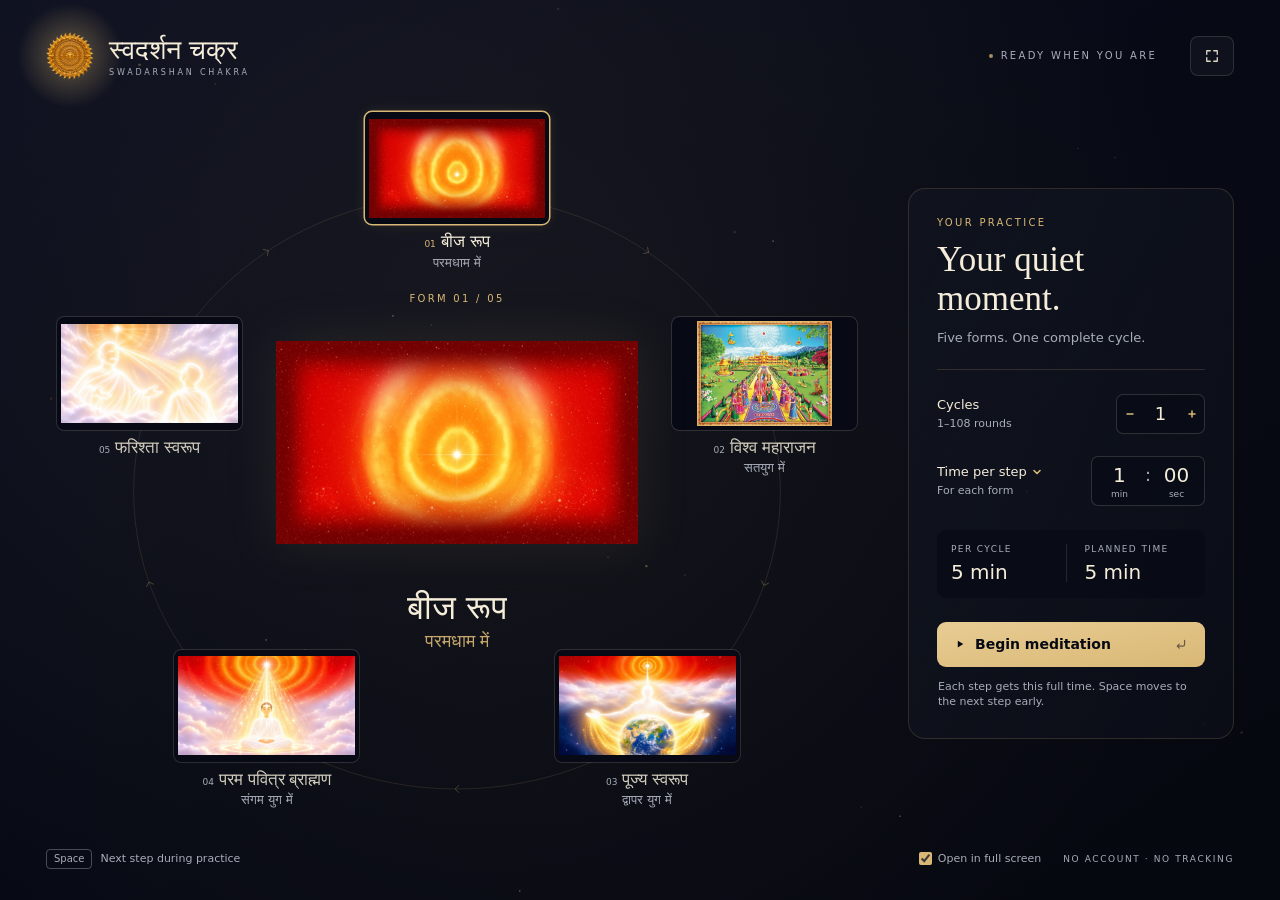
==== web/index.html @ 759b96ee "Show a countdown bar along the bottom of each step A thin white bar along the bottom edge shows how " ====
<!doctype html>
<html lang="en">
<head>
  <meta charset="utf-8">
  <meta name="viewport" content="width=device-width, initial-scale=1, viewport-fit=cover">
  <title>Swadarshan Chakra · स्वदर्शन चक्र</title>
  <meta name="description" content="Practice the Swadarshan Chakra meditation in your browser: five forms, one complete cycle, timed for you. No account and no tracking.">
  <meta name="theme-color" content="#070A15">
  <meta name="color-scheme" content="dark">
  <link rel="canonical" href="https://swadarshan-chakra.web.app/">
  <link rel="icon" type="image/png" sizes="64x64" href="images/favicon.png">
  <link rel="apple-touch-icon" href="images/apple-touch-icon.png">
  <meta property="og:type" content="website">
  <meta property="og:site_name" content="Swadarshan Chakra">
  <meta property="og:title" content="Swadarshan Chakra · स्वदर्शन चक्र">
  <meta property="og:description" content="Practice the Swadarshan Chakra meditation in your browser: five forms, one complete cycle, timed for you.">
  <meta property="og:url" content="https://swadarshan-chakra.web.app/">
  <meta property="og:image" content="https://swadarshan-chakra.web.app/images/social.jpg">
  <meta property="og:image:width" content="1200">
  <meta property="og:image:height" content="630">
  <meta property="og:image:alt" content="The five forms arranged in a circle beside the practice settings">
  <meta name="twitter:card" content="summary_large_image">
  <link rel="stylesheet" href="app.css">
  <script type="module" src="app.js"></script>
</head>
<body>
  <div class="background" aria-hidden="true"></div>

  <main id="app" data-phase="ready">
    <!-- Setup and completion (MeditationView.overview) -->
    <section id="overview" class="view overview is-visible" aria-labelledby="brand-name">
      <header class="overview-header">
        <span class="brand-mark" aria-hidden="true"><img src="images/icon.png" width="256" height="256" alt=""></span>
        <div class="brand-text">
          <h1 id="brand-name" class="brand-hindi" lang="hi">स्वदर्शन चक्र</h1>
          <p class="brand-latin">Swadarshan Chakra</p>
        </div>
        <p class="status"><span class="status-dot" aria-hidden="true"></span><span id="status-label">Ready when you are</span></p>
        <button type="button" class="quiet-button icon-button" data-action="fullscreen" aria-label="Enter full screen" title="Full screen (F)">
          <svg class="icon icon-enter" viewBox="0 0 16 16" aria-hidden="true"><path d="M2 6V2h4M10 2h4v4M14 10v4h-4M6 14H2v-4"/></svg>
          <svg class="icon icon-exit" viewBox="0 0 16 16" aria-hidden="true"><path d="M6 2v4H2M10 2v4h4M14 10h-4v4M2 10h4v4"/></svg>
        </button>
      </header>

      <div class="overview-body">
        <div id="orbit" class="orbit is-preview" role="group" aria-label="Five spiritual forms, in clockwise order">
          <svg class="orbit-rings" aria-hidden="true">
            <ellipse id="ring" class="ring"/>
            <ellipse id="ring-dashed" class="ring-dashed"/>
            <g id="chevrons"></g>
          </svg>
          <img id="orbit-chakra" class="orbit-chakra" src="images/icon.png" width="256" height="256" alt="">
          <div id="orbit-focus" class="orbit-focus">
            <div id="active-focus" class="active-focus">
              <p id="focus-eyebrow" class="eyebrow">Form 01 / 05</p>
              <img id="focus-art" class="focus-art" src="art/form-1-small.jpg" alt="">
              <p id="focus-title" class="focus-title" lang="hi"></p>
              <p id="focus-context" class="focus-context" lang="hi"></p>
            </div>
            <div id="completion-focus" class="completion-focus" hidden>
              <svg class="seal" viewBox="0 0 40 40" aria-hidden="true"><path id="seal-outline"/><path d="M14 20.5l4.2 4.2 8-8.7"/></svg>
              <div>
                <h2 class="completion-title">Meditation complete</h2>
                <p id="completed-cycles" class="completion-cycles"></p>
              </div>
              <div class="completion-summary">
                <div><p class="label">Practiced</p><p id="practiced-time" class="value"></p></div>
                <span class="completion-divider" aria-hidden="true"></span>
                <div><p class="label">Planned</p><p id="planned-time" class="value"></p></div>
              </div>
              <button type="button" class="gold-button" data-action="practice-again">Practice again</button>
            </div>
          </div>
        </div>

        <form id="setup" class="setup-panel" novalidate>
          <div class="setup-intro">
            <p class="eyebrow">Your practice</p>
            <h2 class="setup-title">Your quiet moment.</h2>
            <p class="setup-subtitle">Five forms. One complete cycle.</p>
          </div>
          <div class="setup-rule" aria-hidden="true"></div>
          <div class="setup-fields">
            <div class="field">
              <div class="field-row">
                <div class="field-label">
                  <label class="field-title" for="cycles-input">Cycles</label>
                  <p class="field-hint">1–108 rounds</p>
                </div>
                <div id="cycles-box" class="input-box stepper">
                  <button type="button" class="stepper-button" data-step="-1" aria-label="Decrease cycles">
                    <svg class="icon" viewBox="0 0 10 10" aria-hidden="true"><path d="M2 5h6"/></svg>
                  </button>
                  <input id="cycles-input" class="number-input" type="text" inputmode="numeric" autocomplete="off" spellcheck="false" aria-describedby="cycles-error">
                  <button type="button" class="stepper-button" data-step="1" aria-label="Increase cycles">
                    <svg class="icon" viewBox="0 0 10 10" aria-hidden="true"><path d="M2 5h6M5 2v6"/></svg>
                  </button>
                </div>
              </div>
              <p id="cycles-error" class="field-error" hidden>Enter a whole number from 1 to 108.</p>
            </div>

            <div class="field">
              <div class="field-row">
                <div class="field-label">
                  <div class="mode-select">
                    <select id="timing-mode" aria-label="Set time" title="Set the time for each step, or a total shared by every step">
                      <option value="perStep">Time per step</option>
                      <option value="total">Total time</option>
                    </select>
                    <svg class="icon" viewBox="0 0 10 10" aria-hidden="true"><path d="M2 3.5l3 3 3-3"/></svg>
                  </div>
                  <p id="duration-hint" class="field-hint">For each form</p>
                </div>
                <div id="duration-box" class="input-box duration">
                  <div class="duration-part">
                    <input id="minutes-input" class="number-input" type="text" inputmode="numeric" autocomplete="off" spellcheck="false" aria-describedby="duration-error">
                    <span class="unit" aria-hidden="true">min</span>
                  </div>
                  <span class="duration-colon" aria-hidden="true">:</span>
                  <div class="duration-part">
                    <input id="seconds-input" class="number-input" type="text" inputmode="numeric" autocomplete="off" spellcheck="false" aria-describedby="duration-error">
                    <span class="unit" aria-hidden="true">sec</span>
                  </div>
                </div>
              </div>
              <p id="duration-error" class="field-error" hidden></p>
            </div>
          </div>

          <div class="summary">
            <div class="summary-value"><p id="summary-label-1" class="label"></p><p id="summary-value-1" class="value"></p></div>
            <span class="summary-divider" aria-hidden="true"></span>
            <div class="summary-value"><p id="summary-label-2" class="label"></p><p id="summary-value-2" class="value"></p></div>
          </div>

          <div class="setup-actions">
            <button id="begin-button" type="submit" class="gold-button begin-button">
              <svg class="icon icon-play" viewBox="0 0 16 16" aria-hidden="true"><path d="M4.5 2.6v10.8L13.2 8z"/></svg>
              <span>Begin meditation</span>
              <svg class="icon icon-return" viewBox="0 0 16 16" aria-hidden="true"><path d="M13 3v5a2 2 0 0 1-2 2H4M6.5 7.5 4 10l2.5 2.5"/></svg>
            </button>
            <p id="setup-note" class="setup-note"></p>
          </div>
        </form>
      </div>

      <footer class="overview-footer">
        <p id="footer-shortcut" class="shortcut"><kbd>Space</kbd><span>Next step during practice</span></p>
        <label id="fullscreen-setting" class="checkbox" title="Untick to practice in this window. The full-screen button or F switches at any time.">
          <input id="opens-full-screen" type="checkbox">
          <span>Open in full screen</span>
        </label>
        <p class="footer-tag">No account · No tracking</p>
      </footer>
    </section>

    <!-- The card that opens every cycle (CycleIntroductionView) -->
    <section id="cycle-card" class="view cycle-card" aria-labelledby="cycle-card-title">
      <div class="corner-bar">
        <div class="counters"><p id="card-cycle-counter" class="capsule"></p></div>
        <button type="button" class="artwork-button icon-button" data-action="fullscreen" aria-label="Enter full screen" title="Full screen (F)">
          <svg class="icon icon-enter" viewBox="0 0 16 16" aria-hidden="true"><path d="M2 6V2h4M10 2h4v4M14 10v4h-4M6 14H2v-4"/></svg>
          <svg class="icon icon-exit" viewBox="0 0 16 16" aria-hidden="true"><path d="M6 2v4H2M10 2v4h4M14 10h-4v4M2 10h4v4"/></svg>
        </button>
      </div>
      <div class="cycle-card-center">
        <img id="cycle-chakra" class="cycle-chakra" src="images/icon.png" width="256" height="256" alt="">
        <h2 id="cycle-card-title" class="cycle-card-title">Cycle 1</h2>
      </div>
    </section>

    <!-- One form, filling the screen (FullScreenStageView) -->
    <section id="stage" class="view stage" aria-label="Practice">
      <div id="stage-art" class="stage-art" role="img"></div>
      <div class="stage-shade stage-shade-top" aria-hidden="true"></div>
      <div class="stage-shade stage-shade-bottom" aria-hidden="true"></div>
      <div class="stage-overlay">
        <div class="corner-bar">
          <div class="counters">
            <p id="stage-cycle-counter" class="capsule"></p>
            <p id="step-counter" class="capsule">
              <span id="step-text" aria-hidden="true"></span>
              <span id="paused-label" class="paused-label" aria-hidden="true" hidden>
                <svg class="icon icon-pause-fill" viewBox="0 0 16 16"><path d="M4.5 3h2.4v10H4.5zM9.1 3h2.4v10H9.1z"/></svg>Paused
              </span>
            </p>
          </div>
          <button type="button" class="artwork-button icon-button" data-action="fullscreen" aria-label="Enter full screen" title="Full screen (F)">
            <svg class="icon icon-enter" viewBox="0 0 16 16" aria-hidden="true"><path d="M2 6V2h4M10 2h4v4M14 10v4h-4M6 14H2v-4"/></svg>
            <svg class="icon icon-exit" viewBox="0 0 16 16" aria-hidden="true"><path d="M6 2v4H2M10 2v4h4M14 10h-4v4M2 10h4v4"/></svg>
          </button>
        </div>

        <div class="stage-bottom">
          <div class="stage-info">
            <p id="stage-title" class="stage-title" lang="hi"></p>
            <p id="stage-context" class="stage-context" lang="hi"></p>
            <p class="stage-meta">
              <span id="remaining-time" class="remaining"></span>
              <span class="meta-divider" aria-hidden="true"></span>
              <span id="cycles-completed" class="cycles-completed"></span>
            </p>
          </div>

          <div class="stage-controls">
            <div id="running-controls" class="controls-group">
              <div class="button-row">
                <button type="button" class="artwork-button" data-action="pause">
                  <svg class="icon" viewBox="0 0 16 16" aria-hidden="true"><path d="M5.5 3.5v9M10.5 3.5v9"/></svg>Pause
                </button>
                <button type="button" class="artwork-button" data-action="next">
                  <svg class="icon" viewBox="0 0 16 16" aria-hidden="true"><path d="M3 8h10M9 4l4 4-4 4"/></svg>Next step
                </button>
              </div>
              <p class="hints">
                <span class="shortcut light"><kbd>Esc</kbd><span>Pause</span></span>
                <span class="shortcut light"><kbd>Space</kbd><span>Next step</span></span>
              </p>
            </div>
            <div id="paused-controls" class="controls-group" hidden>
              <div class="button-row">
                <button type="button" class="artwork-button prominent" data-action="resume">
                  <svg class="icon icon-play" viewBox="0 0 16 16" aria-hidden="true"><path d="M4.5 2.6v10.8L13.2 8z"/></svg>Resume
                </button>
                <button type="button" class="artwork-button" data-action="restart" title="Restart practice (R)">Restart</button>
                <button type="button" class="artwork-button" data-action="end" title="End practice (E)">End</button>
              </div>
              <p id="pause-reason" class="pause-reason"></p>
            </div>
          </div>
        </div>
      </div>
      <div class="step-meter" aria-hidden="true"><div id="step-meter-fill" class="step-meter-fill"></div></div>
    </section>

    <!-- Restart or end (ConfirmationOverlay) -->
    <div id="confirmation" class="confirmation" role="alertdialog" aria-modal="true" aria-labelledby="confirm-title" aria-describedby="confirm-message" hidden>
      <div class="confirm-panel">
        <img class="confirm-mark" src="images/icon.png" width="256" height="256" alt="">
        <div class="confirm-text">
          <h2 id="confirm-title" class="confirm-title"></h2>
          <p id="confirm-message" class="confirm-message"></p>
        </div>
        <div class="confirm-buttons">
          <button id="keep-practicing" type="button" class="quiet-button" data-action="cancel-confirmation">Keep practicing</button>
          <button id="confirm-button" type="button" class="gold-button" data-action="confirm"></button>
        </div>
        <p id="confirm-hint" class="confirm-hint"></p>
      </div>
    </div>

    <p id="announcer" class="visually-hidden" aria-live="polite"></p>
  </main>
</body>
</html>
---- web/app.css ----
/* Swadarshan Chakra for the browser. Sizes, colors, and type follow the Mac app's SwiftUI views
   (Sources/SwadarshanChakra: Theme, MeditationView, OrbitView, SetupPanel, FullScreenStageView). */

:root {
  --bg: #070a15;
  --panel: #10141f;
  --gold: #d9b875;
  --ivory: #f5edd9;
  --muted: #a8adba;
  --error: #ffb091;
  --serif: ui-serif, "New York", "Iowan Old Style", "Palatino Linotype", Palatino, Georgia, serif;
  --sans: system-ui, -apple-system, BlinkMacSystemFont, "Segoe UI", Roboto, "Helvetica Neue", Arial, sans-serif;
  --rounded: ui-rounded, "SF Pro Rounded", system-ui, -apple-system, BlinkMacSystemFont, "Segoe UI", Roboto, sans-serif;
  --hindi: "Kohinoor Devanagari", "Noto Sans Devanagari", "Nirmala UI", Mangal, sans-serif;
  --edge: 38px;
  color-scheme: dark;
}

*, *::before, *::after { box-sizing: border-box; }

html, body { height: 100%; }

body {
  margin: 0;
  overflow: hidden;
  background: var(--bg);
  color: var(--ivory);
  font-family: var(--sans);
  -webkit-font-smoothing: antialiased;
  -moz-osx-font-smoothing: grayscale;
  -webkit-tap-highlight-color: transparent;
}

p, h1, h2 { margin: 0; }

button, input, select { font: inherit; color: inherit; }

button { cursor: pointer; }

[hidden] { display: none !important; }

[lang="hi"] { font-family: var(--hindi); }

.visually-hidden {
  position: absolute;
  width: 1px;
  height: 1px;
  overflow: hidden;
  clip: rect(0 0 0 0);
  white-space: nowrap;
}

.icon {
  width: 1em;
  height: 1em;
  flex: none;
  fill: none;
  stroke: currentColor;
  stroke-width: 1.5;
  stroke-linecap: round;
  stroke-linejoin: round;
}

.icon-play,
.icon-pause-fill { fill: currentColor; stroke: none; }

/* MeditationBackground: a deep gradient, a faint gold glow, and 24 small stars. */
.background {
  position: fixed;
  inset: 0;
  background:
    radial-gradient(circle at 10.9% 7.2%, rgba(217, 184, 117, 0.3) 0 1px, transparent 1.6px),
    radial-gradient(circle at 47.5% 61.9%, rgba(217, 184, 117, 0.13) 0 0.6px, transparent 1.2px),
    radial-gradient(circle at 84.2% 16.5%, rgba(217, 184, 117, 0.13) 0 0.6px, transparent 1.2px),
    radial-gradient(circle at 20.8% 71.1%, rgba(217, 184, 117, 0.3) 0 0.6px, transparent 1.2px),
    radial-gradient(circle at 57.4% 25.8%, rgba(217, 184, 117, 0.13) 0 1px, transparent 1.6px),
    radial-gradient(circle at 94.1% 80.4%, rgba(217, 184, 117, 0.13) 0 0.6px, transparent 1.2px),
    radial-gradient(circle at 30.7% 35.1%, rgba(217, 184, 117, 0.3) 0 0.6px, transparent 1.2px),
    radial-gradient(circle at 67.3% 89.7%, rgba(217, 184, 117, 0.13) 0 0.6px, transparent 1.2px),
    radial-gradient(circle at 4% 44.3%, rgba(217, 184, 117, 0.13) 0 1px, transparent 1.6px),
    radial-gradient(circle at 40.6% 99%, rgba(217, 184, 117, 0.3) 0 0.6px, transparent 1.2px),
    radial-gradient(circle at 77.2% 53.6%, rgba(217, 184, 117, 0.13) 0 0.6px, transparent 1.2px),
    radial-gradient(circle at 13.9% 8.2%, rgba(217, 184, 117, 0.13) 0 0.6px, transparent 1.2px),
    radial-gradient(circle at 50.5% 62.9%, rgba(217, 184, 117, 0.3) 0 1px, transparent 1.6px),
    radial-gradient(circle at 87.1% 17.5%, rgba(217, 184, 117, 0.13) 0 0.6px, transparent 1.2px),
    radial-gradient(circle at 23.8% 72.2%, rgba(217, 184, 117, 0.13) 0 0.6px, transparent 1.2px),
    radial-gradient(circle at 60.4% 26.8%, rgba(217, 184, 117, 0.3) 0 0.6px, transparent 1.2px),
    radial-gradient(circle at 97% 81.4%, rgba(217, 184, 117, 0.13) 0 1px, transparent 1.6px),
    radial-gradient(circle at 33.7% 36.1%, rgba(217, 184, 117, 0.13) 0 0.6px, transparent 1.2px),
    radial-gradient(circle at 70.3% 90.7%, rgba(217, 184, 117, 0.3) 0 0.6px, transparent 1.2px),
    radial-gradient(circle at 6.9% 45.4%, rgba(217, 184, 117, 0.13) 0 0.6px, transparent 1.2px),
    radial-gradient(circle at 43.6% 1%, rgba(217, 184, 117, 0.13) 0 1px, transparent 1.6px),
    radial-gradient(circle at 80.2% 54.6%, rgba(217, 184, 117, 0.3) 0 0.6px, transparent 1.2px),
    radial-gradient(circle at 16.8% 9.3%, rgba(217, 184, 117, 0.13) 0 0.6px, transparent 1.2px),
    radial-gradient(circle at 53.5% 63.9%, rgba(217, 184, 117, 0.13) 0 0.6px, transparent 1.2px),
    radial-gradient(circle 57vw at 40% 43%, rgba(217, 184, 117, 0.065) 20px, rgba(217, 184, 117, 0) 100%),
    linear-gradient(to bottom right, #0e1121, #070a15, #06080f);
}

/* Views. The cycle card and the pictures cross-fade; the overview leaves and returns at once. */

#app { position: fixed; inset: 0; }

.view {
  position: absolute;
  inset: 0;
  opacity: 0;
  visibility: hidden;
  pointer-events: none;
  transition: opacity 0.5s ease-in-out, visibility 0s linear 0.5s;
}

.view.is-visible {
  opacity: 1;
  visibility: visible;
  pointer-events: auto;
  transition: opacity 0.5s ease-in-out, visibility 0s;
}

.view.is-instant { transition: none; }

/* Shared pieces (Theme.swift) */

.eyebrow {
  color: var(--gold);
  font-size: 10px;
  font-weight: 500;
  letter-spacing: 2.3px;
  text-transform: uppercase;
}

.gold-button {
  padding: 14px 18px;
  border: 0;
  border-radius: 9px;
  background: linear-gradient(to bottom right, #e8cc94, var(--gold));
  color: var(--bg);
  font-size: 14px;
  font-weight: 600;
  line-height: 1.2;
}

.gold-button:active { opacity: 0.78; }
.gold-button:disabled { opacity: 0.35; cursor: default; }
.gold-button:focus-visible { outline: 2px solid var(--ivory); outline-offset: 0; }

.quiet-button {
  display: inline-flex;
  align-items: center;
  justify-content: center;
  padding: 12px 15px;
  border: 1px solid rgba(245, 237, 217, 0.13);
  border-radius: 8px;
  background: rgba(245, 237, 217, 0.035);
  color: rgba(245, 237, 217, 0.9);
  font-size: 13px;
  font-weight: 500;
  line-height: 1.2;
}

.quiet-button:active { background: rgba(245, 237, 217, 0.09); color: rgba(245, 237, 217, 0.6); }
.quiet-button:focus-visible { outline: none; border-color: var(--gold); }

.artwork-button {
  display: inline-flex;
  align-items: center;
  gap: 7px;
  padding: 12px 15px;
  border: 0.7px solid rgba(255, 255, 255, 0.25);
  border-radius: 8px;
  background: rgba(0, 0, 0, 0.32);
  color: #fff;
  font-size: 13px;
  font-weight: 500;
  line-height: 1.2;
  white-space: nowrap;
}

.artwork-button.prominent { background: rgba(255, 255, 255, 0.94); color: var(--bg); }
.artwork-button:active { opacity: 0.65; }
.artwork-button:focus-visible { outline: none; box-shadow: 0 0 0 2px #fff; }

.icon-button { padding: 12px 14px; font-size: 14px; }
.icon-button .icon { width: 14px; height: 14px; }
.icon-exit { display: none; }
.is-fullscreen .icon-enter { display: none; }
.is-fullscreen .icon-exit { display: block; }
.no-fullscreen [data-action="fullscreen"],
.no-fullscreen #fullscreen-setting { display: none; }

.shortcut {
  display: inline-flex;
  align-items: center;
  gap: 8px;
  color: var(--muted);
  font-size: 11px;
}

.shortcut kbd {
  padding: 3px 7px;
  border: 0.7px solid rgba(168, 173, 186, 0.4);
  border-radius: 4px;
  font-family: var(--sans);
  font-size: 10px;
  font-weight: 500;
  line-height: 1.2;
}

.shortcut.light { color: rgba(255, 255, 255, 0.85); }
.shortcut.light kbd { border-color: rgba(255, 255, 255, 0.34); }

@media (hover: none) and (pointer: coarse) {
  .shortcut { display: none; }
}

/* Overview: header, the five forms in a circle, the practice panel, and the footer. */

.overview {
  display: flex;
  flex-direction: column;
  gap: 23px;
  padding: 30px 46px 29px;
}

.overview-header {
  display: flex;
  flex: none;
  align-items: center;
  gap: 15px;
  height: 51px;
}

/* The chakra turns once a minute in a soft gold halo, as in the Mac app's header. */
.brand-mark {
  position: relative;
  isolation: isolate;
  flex: none;
  width: 48px;
  height: 48px;
}

.brand-mark::before {
  content: "";
  position: absolute;
  inset: -60%;
  z-index: -1;
  background: radial-gradient(circle closest-side, rgba(217, 184, 117, 0.42), rgba(217, 184, 117, 0));
  pointer-events: none;
}

.brand-mark img {
  display: block;
  width: 100%;
  height: 100%;
  animation: brand-turn 60s linear infinite;
}

@keyframes brand-turn {
  to { transform: rotate(1turn); }
}

.brand-text {
  display: flex;
  flex: 1;
  flex-direction: column;
  gap: 1px;
  min-width: 0;
}

.brand-hindi {
  font-size: 27px;
  font-weight: 400;
  line-height: 1.25;
}

.brand-latin {
  color: var(--muted);
  font-size: 8px;
  font-weight: 500;
  letter-spacing: 2.8px;
  text-transform: uppercase;
}

.status {
  display: flex;
  align-items: center;
  gap: 8px;
  margin-right: 18px;
  color: var(--muted);
  font-size: 10px;
  font-weight: 500;
  letter-spacing: 2.3px;
  text-transform: uppercase;
  white-space: nowrap;
}

.status-dot {
  width: 4px;
  height: 4px;
  border-radius: 50%;
  background: rgba(217, 184, 117, 0.75);
}

.overview-body {
  display: flex;
  flex: 1;
  gap: 40px;
  min-height: 0;
}

.overview-footer {
  display: flex;
  flex: none;
  flex-wrap: wrap;
  align-items: center;
  gap: 8px 22px;
  min-height: 25px;
}

.overview-footer .shortcut { margin-right: auto; }

.checkbox {
  display: inline-flex;
  align-items: center;
  gap: 6px;
  color: var(--muted);
  font-size: 11px;
  cursor: pointer;
}

.checkbox input {
  width: 13px;
  height: 13px;
  margin: 0;
  accent-color: var(--gold);
  cursor: pointer;
}

.footer-tag {
  color: var(--muted);
  font-size: 9px;
  font-weight: 500;
  letter-spacing: 1.6px;
  text-transform: uppercase;
}

#app[data-phase="complete"] .setup-panel { display: none; }

/* OrbitView. Positions and sizes are set by app.js from the same formulas as the Mac app. */

.orbit {
  position: relative;
  flex: 1;
  min-width: 0;
  min-height: 0;
}

.orbit-rings {
  position: absolute;
  inset: 0;
  width: 100%;
  height: 100%;
  overflow: visible;
  pointer-events: none;
}

.ring { fill: none; stroke: rgba(217, 184, 117, 0.18); stroke-width: 0.7; }
.ring-dashed { fill: none; stroke: rgba(217, 184, 117, 0.055); stroke-width: 0.6; stroke-dasharray: 2 7; }
.chevron { fill: none; stroke: rgba(217, 184, 117, 0.3); stroke-width: 0.9; stroke-linecap: round; stroke-linejoin: round; }

.stage-card {
  position: absolute;
  display: flex;
  flex-direction: column;
  align-items: center;
  gap: 7px;
}

.stage-card-frame {
  width: 100%;
  padding: 4px;
  border-radius: 7px;
  background: var(--bg);
  box-shadow: 0 0 0 0.7px rgba(245, 237, 217, 0.19);
  opacity: 0.82;
}

.orbit.is-preview .stage-card-frame,
.stage-card.is-active .stage-card-frame { opacity: 1; }

.stage-card.is-active .stage-card-frame {
  box-shadow: 0 0 0 1.5px var(--gold), 0 0 14px rgba(217, 184, 117, 0.14);
}

.stage-card-frame img {
  display: block;
  width: 100%;
  height: var(--card-image-height, 100px);
  border-radius: 3px;
  object-fit: contain;
}

.stage-card-text {
  display: flex;
  flex-direction: column;
  align-items: center;
  gap: 1px;
  max-width: 100%;
  height: 40px;
}

.stage-card-title {
  display: flex;
  align-items: baseline;
  gap: 5px;
  white-space: nowrap;
}

.stage-card-number {
  color: var(--muted);
  font-size: 9px;
  font-weight: 500;
  font-variant-numeric: tabular-nums;
}

.stage-card-name {
  color: rgba(245, 237, 217, 0.85);
  font-size: 17px;
  line-height: 1.3;
}

.stage-card-context {
  color: var(--muted);
  font-size: 13px;
  line-height: 1.3;
  white-space: nowrap;
}

.stage-card.is-active .stage-card-number { color: var(--gold); }
.stage-card.is-active .stage-card-name { color: var(--ivory); }
.stage-card.is-small .stage-card-name { font-size: 14px; }
.stage-card.is-small .stage-card-context { font-size: 11px; }

.orbit-focus {
  position: absolute;
  display: flex;
  align-items: center;
  justify-content: center;
}

.active-focus {
  display: flex;
  flex-direction: column;
  align-items: center;
  width: 100%;
}

.active-focus .eyebrow { margin-bottom: 14px; }

.focus-art {
  width: 100%;
  height: var(--focus-image-height, 200px);
  object-fit: contain;
  filter: drop-shadow(0 0 25px rgba(217, 184, 117, 0.09));
}

.focus-title {
  max-width: 100%;
  margin-top: 18px;
  overflow: hidden;
  font-size: 34px;
  line-height: 1.3;
  text-overflow: ellipsis;
  white-space: nowrap;
}

.focus-context {
  color: rgba(217, 184, 117, 0.9);
  font-size: 18px;
  line-height: 1.35;
}

.orbit-focus.is-compact .active-focus .eyebrow { margin-bottom: 10px; }
.orbit-focus.is-compact .focus-title { margin-top: 13px; font-size: 25px; }
.orbit-focus.is-compact .focus-context { font-size: 15px; }

/* With no room between the cards (phones, small windows), the chakra sits in the circle instead. */
.orbit-chakra {
  position: absolute;
  display: none;
  width: var(--chakra-size, 96px);
  height: var(--chakra-size, 96px);
  filter: drop-shadow(0 0 30px rgba(217, 184, 117, 0.2));
}

.orbit.is-crowded.is-preview .orbit-chakra { display: block; }
.orbit.is-crowded.is-preview .active-focus { display: none; }
.orbit.is-crowded.is-complete .stage-card,
.orbit.is-crowded.is-complete .orbit-rings { display: none; }

.completion-focus {
  display: flex;
  flex-direction: column;
  align-items: center;
  gap: 19px;
  text-align: center;
}

.seal {
  width: 40px;
  height: 40px;
  fill: none;
  stroke: var(--gold);
  stroke-width: 1;
  stroke-linecap: round;
  stroke-linejoin: round;
}

.completion-title {
  font-family: var(--serif);
  font-size: 32px;
  font-weight: 400;
  line-height: 1.2;
}

.completion-cycles {
  margin-top: 7px;
  color: var(--muted);
  font-size: 13px;
}

.completion-summary {
  display: flex;
  align-items: center;
  gap: 24px;
  padding: 4px 0;
}

.completion-summary .label {
  color: var(--muted);
  font-size: 9px;
  font-weight: 500;
  letter-spacing: 1.5px;
  text-transform: uppercase;
}

.completion-summary .value {
  margin-top: 6px;
  font-size: 24px;
  font-weight: 300;
  font-variant-numeric: tabular-nums;
}

.completion-divider { width: 1px; height: 32px; background: rgba(217, 184, 117, 0.25); }

.orbit-focus.is-short .completion-focus { gap: 11px; }
.orbit-focus.is-short .seal { width: 30px; height: 30px; }
.orbit-focus.is-short .completion-title { font-size: 25px; }
.orbit-focus.is-short .completion-summary { padding: 0; }
.orbit-focus.is-short .completion-summary .value { font-size: 20px; }

/* SetupPanel */

.setup-panel {
  display: flex;
  flex: none;
  flex-direction: column;
  align-self: center;
  gap: 24px;
  width: 326px;
  padding: 28px;
  border: 0.7px solid rgba(217, 184, 117, 0.17);
  border-radius: 17px;
  background: linear-gradient(to bottom right, rgba(16, 20, 31, 0.85), rgba(16, 20, 31, 0.45));
}

.setup-intro { display: flex; flex-direction: column; gap: 12px; }

.setup-title {
  font-family: var(--serif);
  font-size: 35px;
  font-weight: 400;
  line-height: 1.12;
}

.setup-subtitle { color: var(--muted); font-size: 13px; }

.setup-rule { height: 1px; background: rgba(217, 184, 117, 0.17); }

.setup-fields { display: flex; flex-direction: column; gap: 22px; }

.field-row { display: flex; align-items: center; gap: 10px; }

.field-label {
  display: flex;
  flex: 1;
  flex-direction: column;
  align-items: flex-start;
  gap: 5px;
  min-width: 0;
}

.field-title { font-size: 13px; font-weight: 500; }

.field-hint { color: var(--muted); font-size: 11px; }

.field-error {
  margin-top: 7px;
  color: var(--error);
  font-size: 11px;
  line-height: 1.4;
}

.input-box {
  flex: none;
  border: 1px solid rgba(245, 237, 217, 0.16);
  border-radius: 7px;
  background: rgba(7, 10, 21, 0.6);
}

.input-box:focus-within { border-color: var(--gold); }
.input-box.is-invalid { border-color: var(--error); }

.number-input {
  width: 37px;
  padding: 0;
  border: 0;
  outline: none;
  background: transparent;
  font-family: var(--rounded);
  font-variant-numeric: tabular-nums;
  text-align: center;
}

.stepper { display: flex; align-items: center; }

.stepper .number-input { height: 38px; font-size: 18px; }

.stepper-button {
  display: grid;
  place-items: center;
  width: 25px;
  height: 38px;
  padding: 0;
  border: 0;
  background: none;
  color: var(--gold);
  font-size: 10px;
}

.stepper-button:focus-visible { outline: 1px solid var(--gold); outline-offset: -3px; border-radius: 5px; }

.duration {
  display: flex;
  align-items: center;
  gap: 7px;
  padding: 5px 9px;
}

.duration-part { display: flex; flex-direction: column; align-items: center; gap: 1px; }

.duration .number-input { height: 26px; font-size: 20px; }

.unit { color: var(--muted); font-size: 9px; line-height: 1.2; }

.duration-colon {
  padding-bottom: 13px;
  color: var(--muted);
  font-size: 18px;
  font-weight: 300;
}

.mode-select {
  position: relative;
  display: inline-flex;
  align-items: center;
}

.mode-select select {
  -webkit-appearance: none;
  appearance: none;
  margin: 0;
  padding: 0 15px 0 0;
  border: 0;
  border-radius: 4px;
  outline: none;
  background: transparent;
  font-size: 13px;
  font-weight: 500;
  cursor: pointer;
}

.mode-select select:focus-visible { box-shadow: 0 0 0 1px var(--gold); }
.mode-select option { background: var(--panel); color: var(--ivory); }

.mode-select .icon {
  position: absolute;
  right: 0;
  width: 10px;
  height: 10px;
  color: var(--gold);
  stroke-width: 1.6;
  pointer-events: none;
}

.summary {
  display: flex;
  align-items: flex-start;
  padding: 14px;
  border-radius: 9px;
  background: rgba(7, 10, 21, 0.65);
}

.summary-value {
  display: flex;
  flex: 1;
  flex-direction: column;
  gap: 7px;
  min-width: 0;
}

.summary .label {
  color: var(--muted);
  font-size: 9px;
  font-weight: 500;
  letter-spacing: 1.4px;
  text-transform: uppercase;
}

.summary .value {
  font-family: var(--rounded);
  font-size: 20px;
  font-weight: 300;
  font-variant-numeric: tabular-nums;
  line-height: 1.15;
}

.summary-divider {
  flex: none;
  width: 1px;
  height: 38px;
  margin: 0 18px 0 8px;
  background: rgba(245, 237, 217, 0.12);
}

.setup-actions { display: flex; flex-direction: column; gap: 12px; }

.begin-button {
  display: flex;
  align-items: center;
  gap: 10px;
  width: 100%;
  text-align: left;
}

.begin-button span { flex: 1; }
.begin-button .icon-play { width: 10px; height: 10px; }
.begin-button .icon-return { width: 13px; height: 13px; opacity: 0.55; }

.setup-note {
  padding: 0 1px;
  color: var(--muted);
  font-size: 11px;
  line-height: 1.45;
}

/* Smaller windows (MeditationView's compact layout) */
@media (max-width: 1179px), (max-height: 759px) {
  .overview { gap: 13px; padding: 20px 26px; }
  .overview-header { height: 43px; }
  .brand-mark { width: 40px; height: 40px; }
  .brand-hindi { font-size: 23px; }
  .status { margin-right: 8px; }
  .overview-body { gap: 22px; }
  .setup-panel { gap: 18px; width: 286px; padding: 22px; }
  .setup-title { font-size: 28px; }
  .setup-fields { gap: 16px; }
}

/* Phones and narrow windows: one scrolling column. */
@media (max-width: 759px), (max-height: 539px) {
  .overview {
    gap: 18px;
    padding: max(16px, env(safe-area-inset-top)) max(16px, env(safe-area-inset-right)) max(22px, env(safe-area-inset-bottom)) max(16px, env(safe-area-inset-left));
    overflow-y: auto;
    -webkit-overflow-scrolling: touch;
  }

  .overview-body { flex: none; flex-direction: column; gap: 22px; }
  .orbit { flex: none; width: 100%; height: min(112vw, 560px); }
  #app[data-phase="complete"] .orbit { height: auto; min-height: 380px; }
  .setup-panel { width: 100%; max-width: 440px; }
  .overview-footer { justify-content: center; text-align: center; }
  .overview-footer .shortcut { margin-right: 0; }
}

@media (max-width: 479px) {
  .status { display: none; }
}

/* CycleIntroductionView */

.cycle-card {
  display: flex;
  align-items: center;
  justify-content: center;
}

.cycle-card .corner-bar {
  position: absolute;
  top: max(var(--edge), env(safe-area-inset-top));
  right: max(var(--edge), env(safe-area-inset-right));
  left: max(var(--edge), env(safe-area-inset-left));
}

.cycle-card-center {
  display: flex;
  flex-direction: column;
  align-items: center;
  gap: 30px;
}

.cycle-chakra {
  width: 120px;
  height: 120px;
  filter: drop-shadow(0 0 36px rgba(217, 184, 117, 0.22));
}

/* The chakra turns one fifth, one form, while the card is shown. */
.cycle-chakra.is-turning { animation: turn-one-form 3s ease-in-out forwards; }

@keyframes turn-one-form {
  from { transform: rotate(0deg); }
  to { transform: rotate(72deg); }
}

.cycle-card-title {
  font-family: var(--serif);
  font-size: 60px;
  font-weight: 400;
  line-height: 1.1;
}

/* FullScreenStageView: the picture fills the window; small controls sit over its edges. */

.stage { overflow: hidden; background: #000; }

.stage-art { position: absolute; inset: 0; }

.stage-layer {
  position: absolute;
  inset: 0;
  opacity: 0;
  transition: opacity 0.18s ease-out;
}

.stage-layer.is-current { opacity: 1; }
.stage-layer.is-instant { transition: none; }

.stage-layer img {
  position: absolute;
  inset: 0;
  width: 100%;
  height: 100%;
  object-fit: cover;
}

.stage-layer .stage-large { opacity: 0; transition: opacity 0.4s ease-out; }
.stage-layer .stage-large.is-loaded { opacity: 1; }

.stage-shade { position: absolute; right: 0; left: 0; pointer-events: none; }
.stage-shade-top { top: 0; height: min(22%, 170px); background: linear-gradient(rgba(0, 0, 0, 0.28), transparent); }
.stage-shade-bottom { bottom: 0; height: min(40%, 290px); background: linear-gradient(transparent, rgba(0, 0, 0, 0.72)); }

/* StepMeter: the time left in this step, out of its full time, along the bottom edge. */
.step-meter {
  position: absolute;
  right: 0;
  bottom: 0;
  left: 0;
  height: 4px;
  background: rgba(255, 255, 255, 0.2);
  pointer-events: none;
}

.step-meter-fill {
  height: 100%;
  background: rgba(255, 255, 255, 0.9);
  transform-origin: left center;
}

.stage-overlay {
  position: absolute;
  inset: 0;
  display: flex;
  flex-direction: column;
  justify-content: space-between;
  gap: 16px;
  padding: max(var(--edge), env(safe-area-inset-top)) max(var(--edge), env(safe-area-inset-right)) max(var(--edge), env(safe-area-inset-bottom)) max(var(--edge), env(safe-area-inset-left));
}

.corner-bar {
  display: flex;
  align-items: flex-start;
  justify-content: space-between;
  gap: 16px;
}

/* Both boxes share the wider one's width, so the pair reads as one aligned stack. */
.counters { display: inline-grid; gap: 8px; }

.capsule {
  display: flex;
  align-items: center;
  gap: 13px;
  padding: 10px 14px;
  border-radius: 999px;
  background: rgba(0, 0, 0, 0.26);
  color: rgba(255, 255, 255, 0.92);
  font-size: 10px;
  font-weight: 500;
  letter-spacing: 1.6px;
  line-height: 1.2;
  text-transform: uppercase;
  white-space: nowrap;
}

.paused-label {
  display: inline-flex;
  align-items: center;
  gap: 5px;
  font-size: 11px;
  letter-spacing: 0;
  text-transform: none;
}

.paused-label .icon { width: 11px; height: 11px; }

.stage-bottom {
  display: flex;
  align-items: flex-end;
  gap: 25px;
}

.stage-info {
  display: flex;
  flex: 1;
  flex-direction: column;
  gap: 7px;
  min-width: 0;
}

.stage-title {
  overflow: hidden;
  color: #fff;
  font-size: 38px;
  line-height: 1.3;
  text-overflow: ellipsis;
  text-shadow: 0 2px 6px rgba(0, 0, 0, 0.25);
  white-space: nowrap;
}

.stage-context { color: rgba(255, 255, 255, 0.88); font-size: 19px; line-height: 1.35; }

.stage-meta {
  display: flex;
  align-items: center;
  gap: 12px;
  padding-top: 5px;
  color: rgba(255, 255, 255, 0.9);
}

.remaining {
  font-family: var(--rounded);
  font-size: 20px;
  font-variant-numeric: tabular-nums;
}

.meta-divider { width: 1px; height: 14px; background: rgba(255, 255, 255, 0.35); }

.cycles-completed { font-size: 12px; font-variant-numeric: tabular-nums; }

.stage-controls {
  display: flex;
  flex: none;
  flex-direction: column;
  align-items: flex-end;
}

.controls-group {
  display: flex;
  flex-direction: column;
  align-items: flex-end;
  gap: 11px;
}

.button-row { display: flex; flex-wrap: wrap; gap: 9px; }

.button-row .icon { width: 13px; height: 13px; }

.hints { display: flex; gap: 17px; }

.pause-reason { color: rgba(255, 255, 255, 0.85); font-size: 11px; }

@media (max-width: 1099px), (max-height: 719px) {
  :root { --edge: 24px; }
  .cycle-card-center { gap: 22px; }
  .cycle-chakra { width: 92px; height: 92px; }
  .cycle-card-title { font-size: 46px; }
  .stage-title { font-size: 29px; }
  .stage-context { font-size: 16px; }
}

@media (max-width: 759px) {
  .stage-bottom { flex-direction: column; align-items: stretch; gap: 20px; }
  .stage-controls,
  .controls-group { align-items: flex-start; }
}

/* ConfirmationOverlay */

.confirmation {
  position: absolute;
  inset: 0;
  z-index: 10;
  display: grid;
  place-items: center;
  padding: 16px;
  background: rgba(7, 10, 21, 0.84);
}

.confirm-panel {
  display: flex;
  flex-direction: column;
  align-items: center;
  gap: 23px;
  width: min(470px, 100%);
  padding: 38px;
  border: 0.8px solid rgba(217, 184, 117, 0.25);
  border-radius: 19px;
  background: var(--panel);
  box-shadow: 0 0 50px rgba(0, 0, 0, 0.3);
  text-align: center;
}

.confirm-mark { width: 56px; height: 56px; }

.confirm-text { display: flex; flex-direction: column; gap: 12px; }

.confirm-title {
  font-family: var(--serif);
  font-size: 30px;
  font-weight: 400;
  line-height: 1.2;
}

.confirm-message { color: var(--muted); font-size: 14px; line-height: 1.55; }

.confirm-buttons { display: flex; flex-wrap: wrap; justify-content: center; gap: 12px; }

.confirm-hint { color: var(--muted); font-size: 11px; }

@media (max-width: 479px) {
  .confirm-panel { padding: 28px 22px; }
}

/* Not found */

.notfound {
  position: fixed;
  inset: 0;
  display: grid;
  place-items: center;
  padding: 24px;
  text-align: center;
}

.notfound img { width: 88px; height: 88px; margin: 0 auto 26px; }
.notfound .eyebrow { display: block; margin-bottom: 12px; }
.notfound p:not(.eyebrow) { margin: 14px 0 28px; color: var(--muted); }
.notfound a { display: inline-block; text-decoration: none; }

@media (prefers-reduced-motion: reduce) {
  .view,
  .view.is-visible,
  .stage-layer,
  .stage-layer .stage-large { transition: none; }
  .cycle-chakra.is-turning,
  .brand-mark img { animation: none; }
}
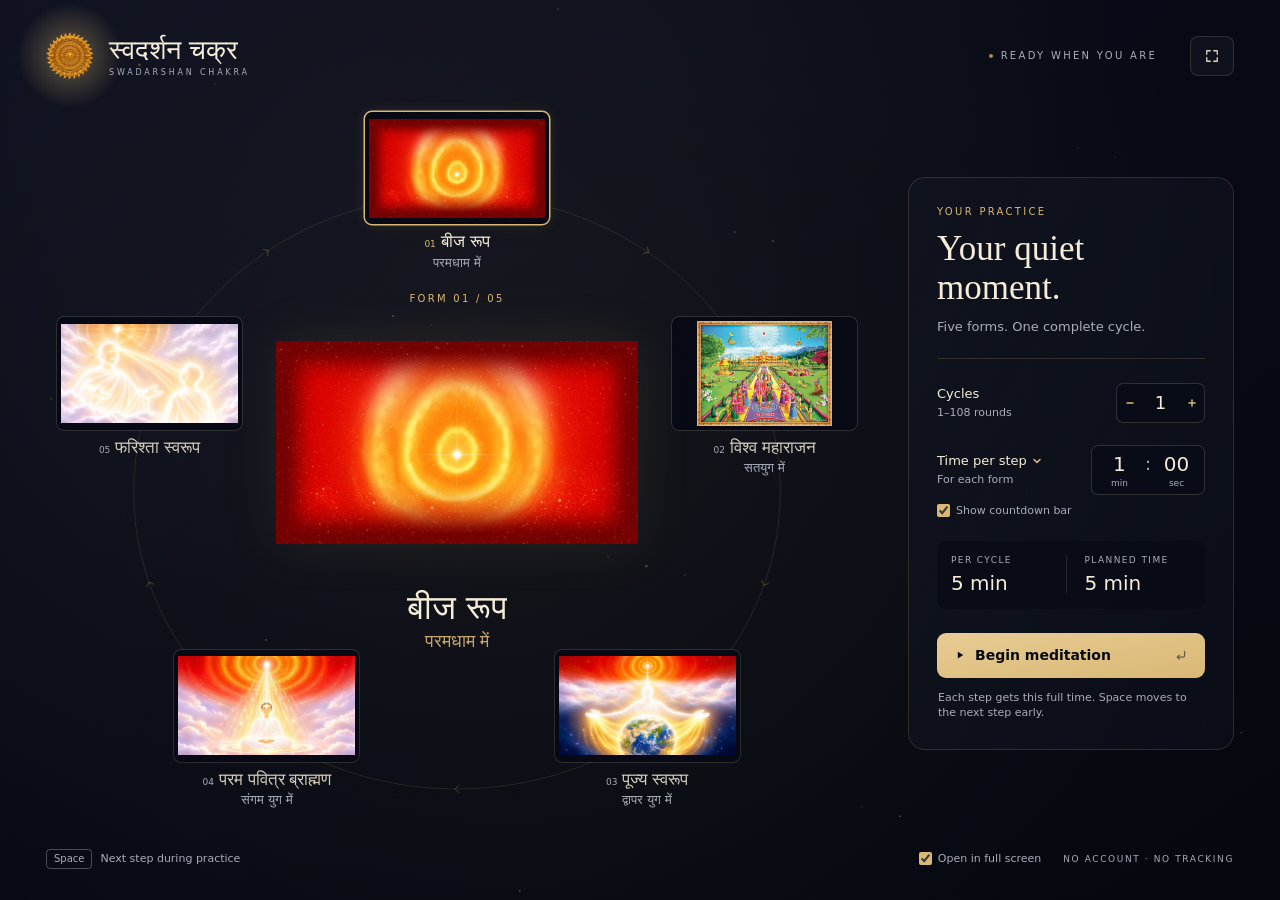
==== commit 825a464e: "Add freestyle, a countdown-bar setting, and practiced pauses Freestyle is a third choice in the time" ====
--- a/web/index.html
+++ b/web/index.html
@@ -65,8 +65,8 @@
               </div>
               <div class="completion-summary">
                 <div><p class="label">Practiced</p><p id="practiced-time" class="value"></p></div>
-                <span class="completion-divider" aria-hidden="true"></span>
-                <div><p class="label">Planned</p><p id="planned-time" class="value"></p></div>
+                <span id="planned-divider" class="completion-divider" aria-hidden="true"></span>
+                <div id="planned-summary"><p class="label">Planned</p><p id="planned-time" class="value"></p></div>
               </div>
               <button type="button" class="gold-button" data-action="practice-again">Practice again</button>
             </div>
@@ -104,9 +104,10 @@
               <div class="field-row">
                 <div class="field-label">
                   <div class="mode-select">
-                    <select id="timing-mode" aria-label="Set time" title="Set the time for each step, or a total shared by every step">
+                    <select id="timing-mode" aria-label="Set time" title="Set the time for each step, a total shared by every step, or no timer (freestyle)">
                       <option value="perStep">Time per step</option>
                       <option value="total">Total time</option>
+                      <option value="freestyle">Freestyle</option>
                     </select>
                     <svg class="icon" viewBox="0 0 10 10" aria-hidden="true"><path d="M2 3.5l3 3 3-3"/></svg>
                   </div>
@@ -125,6 +126,10 @@
                 </div>
               </div>
               <p id="duration-error" class="field-error" hidden></p>
+              <label id="countdown-bar-setting" class="checkbox field-option" title="A thin bar along the bottom of each step shows how much of its time is left. Untick to hide it.">
+                <input id="shows-countdown-bar" type="checkbox">
+                <span>Show countdown bar</span>
+              </label>
             </div>
           </div>
 
@@ -198,7 +203,7 @@
             <p id="stage-context" class="stage-context" lang="hi"></p>
             <p class="stage-meta">
               <span id="remaining-time" class="remaining"></span>
-              <span class="meta-divider" aria-hidden="true"></span>
+              <span id="meta-divider" class="meta-divider" aria-hidden="true"></span>
               <span id="cycles-completed" class="cycles-completed"></span>
             </p>
           </div>
@@ -226,12 +231,17 @@
                 <button type="button" class="artwork-button" data-action="restart" title="Restart practice (R)">Restart</button>
                 <button type="button" class="artwork-button" data-action="end" title="End practice (E)">End</button>
               </div>
+              <p class="hints">
+                <span class="shortcut light"><kbd>Esc</kbd><span>Resume</span></span>
+                <span class="shortcut light"><kbd>R</kbd><span>Restart</span></span>
+                <span class="shortcut light"><kbd>E</kbd><span>End</span></span>
+              </p>
               <p id="pause-reason" class="pause-reason"></p>
             </div>
           </div>
         </div>
       </div>
-      <div class="step-meter" aria-hidden="true"><div id="step-meter-fill" class="step-meter-fill"></div></div>
+      <div id="step-meter" class="step-meter" aria-hidden="true"><div id="step-meter-fill" class="step-meter-fill"></div></div>
     </section>
 
     <!-- Restart or end (ConfirmationOverlay) -->
--- a/web/app.css
+++ b/web/app.css
@@ -611,6 +611,13 @@
   line-height: 1.4;
 }
 
+/* "Show countdown bar", under the time it belongs to. */
+.field-option {
+  display: flex;
+  width: fit-content;
+  margin-top: 9px;
+}
+
 .input-box {
   flex: none;
   border: 1px solid rgba(245, 237, 217, 0.16);
@@ -772,7 +779,9 @@
   .brand-hindi { font-size: 23px; }
   .status { margin-right: 8px; }
   .overview-body { gap: 22px; }
-  .setup-panel { gap: 18px; width: 286px; padding: 22px; }
+  /* Tighter spacing leaves room for the countdown-bar setting at 1024 × 640. */
+  .setup-panel { gap: 14px; width: 286px; padding: 22px; }
+  .setup-intro { gap: 9px; }
   .setup-title { font-size: 28px; }
   .setup-fields { gap: 16px; }
 }
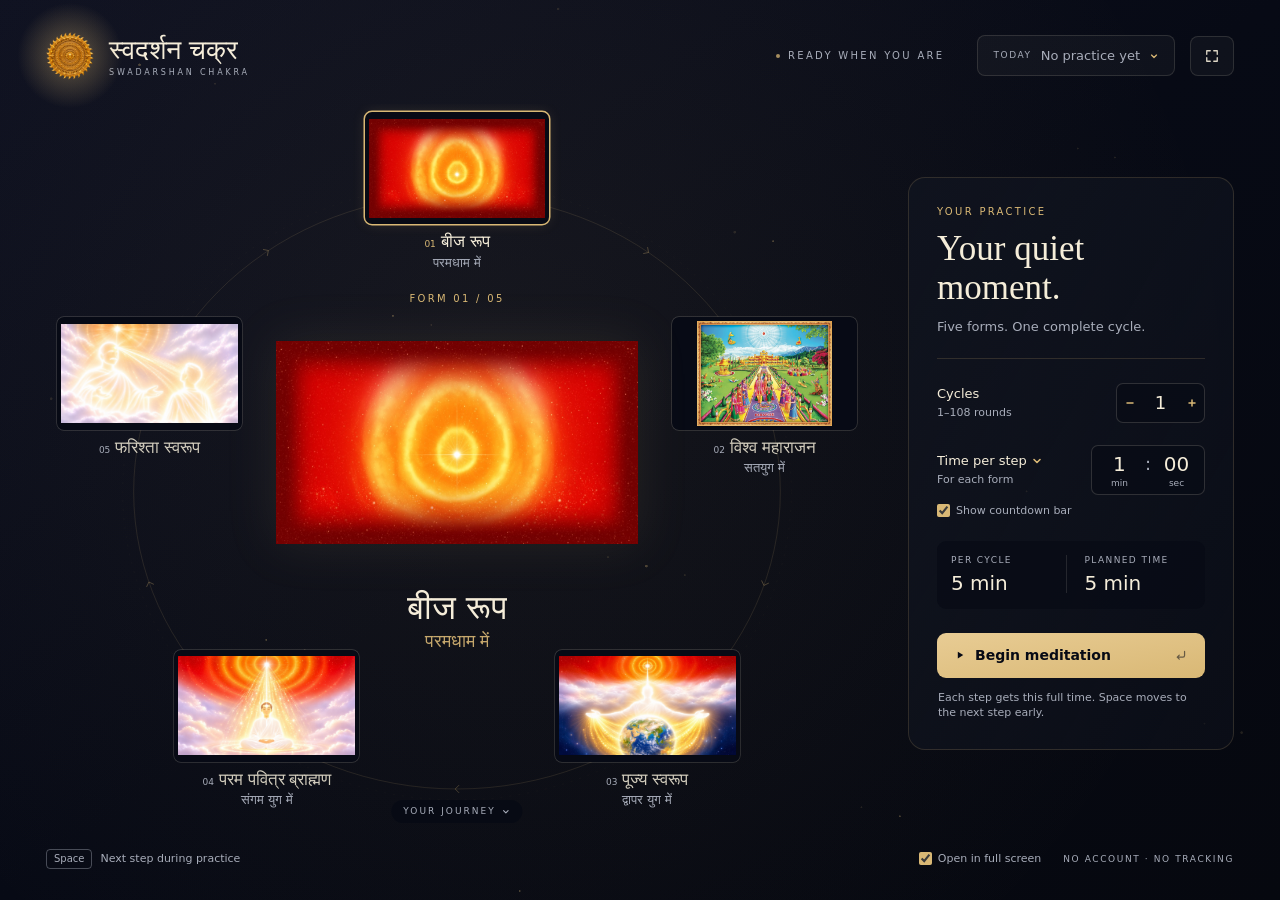
==== commit 10fe877f: "Add a practice history, your journey, and backups Every practice with a minute of practice or a whol" ====
--- a/web/index.html
+++ b/web/index.html
@@ -27,7 +27,8 @@
   <div class="background" aria-hidden="true"></div>
 
   <main id="app" data-phase="ready">
-    <!-- Setup and completion (MeditationView.overview) -->
+    <!-- Setup and completion (MeditationView.overview). Setup scrolls down to the journey; on completion
+         the journey takes the circle's place, beside the practice's own time. -->
     <section id="overview" class="view overview is-visible" aria-labelledby="brand-name">
       <header class="overview-header">
         <span class="brand-mark" aria-hidden="true"><img src="images/icon.png" width="256" height="256" alt=""></span>
@@ -36,118 +37,247 @@
           <p class="brand-latin">Swadarshan Chakra</p>
         </div>
         <p class="status"><span class="status-dot" aria-hidden="true"></span><span id="status-label">Ready when you are</span></p>
+        <!-- Today's practice so far; it leads down to the journey (MeditationView's todayButton) -->
+        <button id="today-button" type="button" class="quiet-button header-button today-button" data-action="journey" title="Today's practice so far. Your journey is below: click, scroll down, or press J.">
+          <span class="today-label">Today</span>
+          <span id="today-practice" class="today-practice"><span id="today-time" class="today-time"></span><span class="today-dot" aria-hidden="true">·</span><span class="cycle-count"><svg class="icon cycle-icon" viewBox="0 0 16 16" aria-hidden="true"><path d="M13.5 9.5a5.5 5.5 0 1 1-5.5-5.5h2.5M8.6 1.6 11 4l-2.4 2.4"/></svg><span id="today-cycles"></span></span></span>
+          <span id="today-none" class="today-none">No practice yet</span>
+          <svg class="icon today-chevron" viewBox="0 0 16 16" aria-hidden="true"><path d="M4 6.5l4 4 4-4"/></svg>
+        </button>
         <button type="button" class="quiet-button icon-button" data-action="fullscreen" aria-label="Enter full screen" title="Full screen (F)">
           <svg class="icon icon-enter" viewBox="0 0 16 16" aria-hidden="true"><path d="M2 6V2h4M10 2h4v4M14 10v4h-4M6 14H2v-4"/></svg>
           <svg class="icon icon-exit" viewBox="0 0 16 16" aria-hidden="true"><path d="M6 2v4H2M10 2v4h4M14 10h-4v4M2 10h4v4"/></svg>
         </button>
       </header>
 
-      <div class="overview-body">
-        <div id="orbit" class="orbit is-preview" role="group" aria-label="Five spiritual forms, in clockwise order">
-          <svg class="orbit-rings" aria-hidden="true">
-            <ellipse id="ring" class="ring"/>
-            <ellipse id="ring-dashed" class="ring-dashed"/>
-            <g id="chevrons"></g>
-          </svg>
-          <img id="orbit-chakra" class="orbit-chakra" src="images/icon.png" width="256" height="256" alt="">
-          <div id="orbit-focus" class="orbit-focus">
-            <div id="active-focus" class="active-focus">
-              <p id="focus-eyebrow" class="eyebrow">Form 01 / 05</p>
-              <img id="focus-art" class="focus-art" src="art/form-1-small.jpg" alt="">
-              <p id="focus-title" class="focus-title" lang="hi"></p>
-              <p id="focus-context" class="focus-context" lang="hi"></p>
-            </div>
-            <div id="completion-focus" class="completion-focus" hidden>
-              <svg class="seal" viewBox="0 0 40 40" aria-hidden="true"><path id="seal-outline"/><path d="M14 20.5l4.2 4.2 8-8.7"/></svg>
-              <div>
-                <h2 class="completion-title">Meditation complete</h2>
-                <p id="completed-cycles" class="completion-cycles"></p>
+      <div id="overview-scroll" class="overview-scroll">
+        <div class="overview-body">
+          <div id="orbit" class="orbit is-preview" role="group" aria-label="Five spiritual forms, in clockwise order">
+            <svg class="orbit-rings" aria-hidden="true">
+              <ellipse id="ring" class="ring"/>
+              <ellipse id="ring-dashed" class="ring-dashed"/>
+              <g id="chevrons"></g>
+            </svg>
+            <img id="orbit-chakra" class="orbit-chakra" src="images/icon.png" width="256" height="256" alt="">
+            <div id="orbit-focus" class="orbit-focus">
+              <div id="active-focus" class="active-focus">
+                <p id="focus-eyebrow" class="eyebrow">Form 01 / 05</p>
+                <img id="focus-art" class="focus-art" src="art/form-1-small.jpg" alt="">
+                <p id="focus-title" class="focus-title" lang="hi"></p>
+                <p id="focus-context" class="focus-context" lang="hi"></p>
+              </div>
+            </div>
+            <!-- "Your journey", in the open space at the foot of the circle: down to the journey -->
+            <button id="journey-cue" type="button" class="journey-cue" data-action="journey" title="Your journey is below: a calendar of your days, your trend, and the hours you practice (J)">
+              Your journey<svg class="icon" viewBox="0 0 16 16" aria-hidden="true"><path d="M4 6.5l4 4 4-4"/></svg>
+            </button>
+          </div>
+
+          <form id="setup" class="setup-panel" novalidate>
+            <div class="setup-intro">
+              <p class="eyebrow">Your practice</p>
+              <h2 class="setup-title">Your quiet moment.</h2>
+              <p class="setup-subtitle">Five forms. One complete cycle.</p>
+            </div>
+            <div class="setup-rule" aria-hidden="true"></div>
+            <div class="setup-fields">
+              <div class="field">
+                <div class="field-row">
+                  <div class="field-label">
+                    <label class="field-title" for="cycles-input">Cycles</label>
+                    <p class="field-hint">1–108 rounds</p>
+                  </div>
+                  <div id="cycles-box" class="input-box stepper">
+                    <button type="button" class="stepper-button" data-step="-1" aria-label="Decrease cycles">
+                      <svg class="icon" viewBox="0 0 10 10" aria-hidden="true"><path d="M2 5h6"/></svg>
+                    </button>
+                    <input id="cycles-input" class="number-input" type="text" inputmode="numeric" autocomplete="off" spellcheck="false" aria-describedby="cycles-error">
+                    <button type="button" class="stepper-button" data-step="1" aria-label="Increase cycles">
+                      <svg class="icon" viewBox="0 0 10 10" aria-hidden="true"><path d="M2 5h6M5 2v6"/></svg>
+                    </button>
+                  </div>
+                </div>
+                <p id="cycles-error" class="field-error" hidden>Enter a whole number from 1 to 108.</p>
+              </div>
+
+              <div class="field">
+                <div class="field-row">
+                  <div class="field-label">
+                    <div class="mode-select">
+                      <select id="timing-mode" aria-label="Set time" title="Set the time for each step, a total shared by every step, or no timer (freestyle)">
+                        <option value="perStep">Time per step</option>
+                        <option value="total">Total time</option>
+                        <option value="freestyle">Freestyle</option>
+                      </select>
+                      <svg class="icon" viewBox="0 0 10 10" aria-hidden="true"><path d="M2 3.5l3 3 3-3"/></svg>
+                    </div>
+                    <p id="duration-hint" class="field-hint">For each form</p>
+                  </div>
+                  <div id="duration-box" class="input-box duration">
+                    <div class="duration-part">
+                      <input id="minutes-input" class="number-input" type="text" inputmode="numeric" autocomplete="off" spellcheck="false" aria-describedby="duration-error">
+                      <span class="unit" aria-hidden="true">min</span>
+                    </div>
+                    <span class="duration-colon" aria-hidden="true">:</span>
+                    <div class="duration-part">
+                      <input id="seconds-input" class="number-input" type="text" inputmode="numeric" autocomplete="off" spellcheck="false" aria-describedby="duration-error">
+                      <span class="unit" aria-hidden="true">sec</span>
+                    </div>
+                  </div>
+                </div>
+                <p id="duration-error" class="field-error" hidden></p>
+                <label id="countdown-bar-setting" class="checkbox field-option" title="A thin bar along the bottom of each step shows how much of its time is left. Untick to hide it.">
+                  <input id="shows-countdown-bar" type="checkbox">
+                  <span>Show countdown bar</span>
+                </label>
+              </div>
+            </div>
+
+            <div class="summary">
+              <div class="summary-value"><p id="summary-label-1" class="label"></p><p id="summary-value-1" class="value"></p></div>
+              <span class="summary-divider" aria-hidden="true"></span>
+              <div class="summary-value"><p id="summary-label-2" class="label"></p><p id="summary-value-2" class="value"></p></div>
+            </div>
+
+            <div class="setup-actions">
+              <button id="begin-button" type="submit" class="gold-button begin-button">
+                <svg class="icon icon-play" viewBox="0 0 16 16" aria-hidden="true"><path d="M4.5 2.6v10.8L13.2 8z"/></svg>
+                <span>Begin meditation</span>
+                <svg class="icon icon-return" viewBox="0 0 16 16" aria-hidden="true"><path d="M13 3v5a2 2 0 0 1-2 2H4M6.5 7.5 4 10l2.5 2.5"/></svg>
+              </button>
+              <p id="setup-note" class="setup-note"></p>
+            </div>
+          </form>
+
+          <!-- The finished practice: that it's complete, its time against the plan, and how its time was
+               spent (TimeSummaryPanel) -->
+          <section id="time-summary" class="summary-panel" aria-labelledby="completion-title">
+            <div class="completion">
+              <div class="completion-head">
+                <svg class="seal" viewBox="0 0 40 40" aria-hidden="true"><path id="seal-outline"/><path d="M14 20.5l4.2 4.2 8-8.7"/></svg>
+                <div>
+                  <h2 id="completion-title" class="completion-title">Meditation complete</h2>
+                  <p id="completed-cycles" class="completion-cycles"></p>
+                </div>
               </div>
               <div class="completion-summary">
                 <div><p class="label">Practiced</p><p id="practiced-time" class="value"></p></div>
                 <span id="planned-divider" class="completion-divider" aria-hidden="true"></span>
                 <div id="planned-summary"><p class="label">Planned</p><p id="planned-time" class="value"></p></div>
               </div>
-              <button type="button" class="gold-button" data-action="practice-again">Practice again</button>
-            </div>
-          </div>
-        </div>
-
-        <form id="setup" class="setup-panel" novalidate>
-          <div class="setup-intro">
-            <p class="eyebrow">Your practice</p>
-            <h2 class="setup-title">Your quiet moment.</h2>
-            <p class="setup-subtitle">Five forms. One complete cycle.</p>
-          </div>
-          <div class="setup-rule" aria-hidden="true"></div>
-          <div class="setup-fields">
-            <div class="field">
-              <div class="field-row">
-                <div class="field-label">
-                  <label class="field-title" for="cycles-input">Cycles</label>
-                  <p class="field-hint">1–108 rounds</p>
-                </div>
-                <div id="cycles-box" class="input-box stepper">
-                  <button type="button" class="stepper-button" data-step="-1" aria-label="Decrease cycles">
-                    <svg class="icon" viewBox="0 0 10 10" aria-hidden="true"><path d="M2 5h6"/></svg>
-                  </button>
-                  <input id="cycles-input" class="number-input" type="text" inputmode="numeric" autocomplete="off" spellcheck="false" aria-describedby="cycles-error">
-                  <button type="button" class="stepper-button" data-step="1" aria-label="Increase cycles">
-                    <svg class="icon" viewBox="0 0 10 10" aria-hidden="true"><path d="M2 5h6M5 2v6"/></svg>
-                  </button>
-                </div>
-              </div>
-              <p id="cycles-error" class="field-error" hidden>Enter a whole number from 1 to 108.</p>
-            </div>
-
-            <div class="field">
-              <div class="field-row">
-                <div class="field-label">
-                  <div class="mode-select">
-                    <select id="timing-mode" aria-label="Set time" title="Set the time for each step, a total shared by every step, or no timer (freestyle)">
-                      <option value="perStep">Time per step</option>
-                      <option value="total">Total time</option>
-                      <option value="freestyle">Freestyle</option>
-                    </select>
-                    <svg class="icon" viewBox="0 0 10 10" aria-hidden="true"><path d="M2 3.5l3 3 3-3"/></svg>
-                  </div>
-                  <p id="duration-hint" class="field-hint">For each form</p>
-                </div>
-                <div id="duration-box" class="input-box duration">
-                  <div class="duration-part">
-                    <input id="minutes-input" class="number-input" type="text" inputmode="numeric" autocomplete="off" spellcheck="false" aria-describedby="duration-error">
-                    <span class="unit" aria-hidden="true">min</span>
-                  </div>
-                  <span class="duration-colon" aria-hidden="true">:</span>
-                  <div class="duration-part">
-                    <input id="seconds-input" class="number-input" type="text" inputmode="numeric" autocomplete="off" spellcheck="false" aria-describedby="duration-error">
-                    <span class="unit" aria-hidden="true">sec</span>
-                  </div>
-                </div>
-              </div>
-              <p id="duration-error" class="field-error" hidden></p>
-              <label id="countdown-bar-setting" class="checkbox field-option" title="A thin bar along the bottom of each step shows how much of its time is left. Untick to hide it.">
-                <input id="shows-countdown-bar" type="checkbox">
-                <span>Show countdown bar</span>
-              </label>
-            </div>
-          </div>
-
-          <div class="summary">
-            <div class="summary-value"><p id="summary-label-1" class="label"></p><p id="summary-value-1" class="value"></p></div>
-            <span class="summary-divider" aria-hidden="true"></span>
-            <div class="summary-value"><p id="summary-label-2" class="label"></p><p id="summary-value-2" class="value"></p></div>
-          </div>
-
-          <div class="setup-actions">
-            <button id="begin-button" type="submit" class="gold-button begin-button">
-              <svg class="icon icon-play" viewBox="0 0 16 16" aria-hidden="true"><path d="M4.5 2.6v10.8L13.2 8z"/></svg>
-              <span>Begin meditation</span>
-              <svg class="icon icon-return" viewBox="0 0 16 16" aria-hidden="true"><path d="M13 3v5a2 2 0 0 1-2 2H4M6.5 7.5 4 10l2.5 2.5"/></svg>
-            </button>
-            <p id="setup-note" class="setup-note"></p>
-          </div>
-        </form>
+              <div class="completion-buttons">
+                <button type="button" class="gold-button" data-action="practice-again">Practice again</button>
+              </div>
+            </div>
+            <div class="setup-rule" aria-hidden="true"></div>
+            <div class="summary-intro">
+              <p class="eyebrow">Your time</p>
+              <h3 id="time-summary-title" class="summary-title">How you spent it.</h3>
+              <p class="summary-note">The time practiced in each step, with each cycle's total and its average per step. Pauses with a step count; the cards and time away don't.</p>
+            </div>
+            <div class="time-table-wrap">
+              <table class="time-table" aria-labelledby="time-summary-title">
+                <thead>
+                  <tr>
+                    <th scope="col" title="The cycle">Cycle</th>
+                    <th scope="col" title="Step 1: बीज रूप — परमधाम में">01</th>
+                    <th scope="col" title="Step 2: विश्व महाराजन — सतयुग में">02</th>
+                    <th scope="col" title="Step 3: पूज्य स्वरूप — द्वापर युग में">03</th>
+                    <th scope="col" title="Step 4: परम पवित्र ब्राह्मण — संगम युग में">04</th>
+                    <th scope="col" title="Step 5: फरिश्ता स्वरूप">05</th>
+                    <th scope="col" title="This cycle's average time per step">Average <br class="title-break">per step</th>
+                    <th scope="col" title="The time practiced in this cycle, in all">Total <br class="title-break">this cycle</th>
+                  </tr>
+                </thead>
+                <tbody id="time-rows"></tbody>
+                <tfoot id="time-all"></tfoot>
+              </table>
+            </div>
+          </section>
+        </div>
+
+        <!-- The journey: below setup, a scroll away; on completion, in the circle's place (JourneyView) -->
+        <section id="journey" class="journey" aria-labelledby="journey-title">
+          <div class="journey-top">
+            <div class="journey-intro">
+              <p class="eyebrow">Your journey</p>
+              <h2 id="journey-title" class="setup-title" tabindex="-1">Turn by turn.</h2>
+              <p id="journey-subtitle" class="setup-subtitle"></p>
+            </div>
+            <div class="backup">
+              <div class="backup-buttons">
+                <button type="button" class="quiet-button" data-action="import-backup" title="Add the practices in a backup from another device. Nothing here is replaced.">
+                  <svg class="icon" viewBox="0 0 16 16" aria-hidden="true"><path d="M8 2v8M4.5 6.5 8 10l3.5-3.5M3 11.5v1.5a1 1 0 0 0 1 1h8a1 1 0 0 0 1-1v-1.5"/></svg>Import backup…
+                </button>
+                <button id="export-button" type="button" class="quiet-button" data-action="export-backup" title="Download every practice as a file you can import on another device">
+                  <svg class="icon" viewBox="0 0 16 16" aria-hidden="true"><path d="M8 10V2M4.5 5.5 8 2l3.5 3.5M3 11.5v1.5a1 1 0 0 0 1 1h8a1 1 0 0 0 1-1v-1.5"/></svg>Export backup…
+                </button>
+              </div>
+              <p id="backup-message" class="backup-message" role="status"></p>
+              <input id="import-file" type="file" accept=".json,application/json" hidden>
+            </div>
+          </div>
+
+          <div id="journey-empty" class="journey-card journey-empty" hidden>
+            <svg class="empty-icon" viewBox="0 0 40 40" aria-hidden="true"><rect x="5" y="8" width="30" height="27" rx="4"/><path d="M5 15.5h30M13 4.5v7M27 4.5v7"/><circle cx="28.5" cy="28.5" r="5.5"/><path d="M28.5 26v2.7l1.8 1.2"/></svg>
+            <h3 class="empty-title">Your journey begins with your first practice.</h3>
+            <p class="empty-note">Every practice of a minute or more is kept here, in this browser: a calendar of your days, how your practice is growing, and the hours you tend to practice. Practiced on another device or in the Mac app? Import its backup.</p>
+          </div>
+
+          <div id="journey-content" class="journey-content">
+            <div class="tiles">
+              <div class="journey-card tile"><p class="label">Today</p><p id="tile-today" class="value"></p><p id="tile-today-detail" class="detail"></p></div>
+              <div class="journey-card tile"><p class="label">Last 7 days</p><p id="tile-week" class="value"></p><p id="tile-week-detail" class="detail"></p></div>
+              <div class="journey-card tile"><p class="label">Last 30 days</p><p id="tile-month" class="value"></p><p id="tile-month-detail" class="detail"></p></div>
+              <div class="journey-card tile"><p class="label">Streak</p><p id="tile-streak" class="value"></p><p id="tile-streak-detail" class="detail"></p></div>
+              <div class="journey-card tile" title="108 cycles make a mala, as 108 beads make a string of prayer beads"><p class="label">Cycles in all</p><p id="tile-cycles" class="value"></p><p id="tile-cycles-detail" class="detail"></p></div>
+            </div>
+
+            <div class="journey-grid">
+              <section class="journey-card calendar-card" aria-labelledby="calendar-month">
+                <div class="calendar-head">
+                  <div>
+                    <p class="eyebrow">Calendar</p>
+                    <h3 id="calendar-month" class="card-title"></h3>
+                  </div>
+                  <div class="month-buttons">
+                    <button id="previous-month" type="button" class="month-button" data-action="previous-month" aria-label="Previous month" title="Previous month">
+                      <svg class="icon" viewBox="0 0 16 16" aria-hidden="true"><path d="M10 3 5 8l5 5"/></svg>
+                    </button>
+                    <button id="next-month" type="button" class="month-button" data-action="next-month" aria-label="Next month" title="Next month">
+                      <svg class="icon" viewBox="0 0 16 16" aria-hidden="true"><path d="m6 3 5 5-5 5"/></svg>
+                    </button>
+                  </div>
+                </div>
+                <div id="calendar-weekdays" class="calendar-weekdays" aria-hidden="true"></div>
+                <div id="calendar-days" class="calendar-days"></div>
+                <div class="card-rule" aria-hidden="true"></div>
+                <div id="day-detail" class="day-detail" aria-live="polite"></div>
+              </section>
+
+              <section class="journey-card trend-card" aria-labelledby="trend-title">
+                <p class="eyebrow">Trend · last 12 weeks</p>
+                <h3 class="trend-headline">
+                  <svg class="icon" viewBox="0 0 20 20" aria-hidden="true"><circle cx="10" cy="10" r="8.2"/><path id="trend-arrow" d=""/></svg>
+                  <span id="trend-title"></span>
+                </h3>
+                <p id="trend-detail" class="card-note"></p>
+                <div class="trend-plot">
+                  <div id="trend-chart" class="trend-chart" role="img"><span id="trend-most" class="trend-most" aria-hidden="true"></span></div>
+                  <div class="trend-labels" aria-hidden="true"><span id="trend-first"></span><span id="trend-middle"></span><span>This week</span></div>
+                </div>
+              </section>
+
+              <section class="journey-card rhythm-card" aria-labelledby="rhythm-title">
+                <p id="rhythm-title" class="eyebrow">When you practice · last 12 weeks</p>
+                <div class="rhythm">
+                  <div id="heat-map" class="heat-map" role="img"></div>
+                  <ul id="rhythm-notes" class="rhythm-notes"></ul>
+                </div>
+              </section>
+            </div>
+          </div>
+        </section>
       </div>
 
       <footer class="overview-footer">
@@ -172,6 +302,21 @@
       <div class="cycle-card-center">
         <img id="cycle-chakra" class="cycle-chakra" src="images/icon.png" width="256" height="256" alt="">
         <h2 id="cycle-card-title" class="cycle-card-title">Cycle 1</h2>
+      </div>
+    </section>
+
+    <!-- The card between two steps: the cycle of ages, its hand turning to the next step (DialCardView) -->
+    <section id="dial-card" class="view dial-card" aria-label="Between steps">
+      <div class="corner-bar">
+        <div class="counters"><p id="dial-cycle-counter" class="capsule"></p></div>
+        <button type="button" class="artwork-button icon-button" data-action="fullscreen" aria-label="Enter full screen" title="Full screen (F)">
+          <svg class="icon icon-enter" viewBox="0 0 16 16" aria-hidden="true"><path d="M2 6V2h4M10 2h4v4M14 10v4h-4M6 14H2v-4"/></svg>
+          <svg class="icon icon-exit" viewBox="0 0 16 16" aria-hidden="true"><path d="M6 2v4H2M10 2v4h4M14 10h-4v4M2 10h4v4"/></svg>
+        </button>
+      </div>
+      <div id="yuga-dial" class="yuga-dial" role="img">
+        <img class="yuga-dial-face" src="images/yuga-chakra.webp" width="1254" height="1254" alt="">
+        <img id="yuga-dial-hand" class="yuga-dial-hand" src="images/hour-hand.webp" width="181" height="543" alt="">
       </div>
     </section>
 
--- a/web/app.css
+++ b/web/app.css
@@ -8,6 +8,9 @@
   --ivory: #f5edd9;
   --muted: #a8adba;
   --error: #ffb091;
+  /* Cycles, wherever the journey counts them: sky blue against the gold of time; deep blue on full gold. */
+  --cycles: #94c4ff;
+  --cycles-on-gold: #1c3d7a;
   --serif: ui-serif, "New York", "Iowan Old Style", "Palatino Linotype", Palatino, Georgia, serif;
   --sans: system-ui, -apple-system, BlinkMacSystemFont, "Segoe UI", Roboto, "Helvetica Neue", Arial, sans-serif;
   --rounded: ui-rounded, "SF Pro Rounded", system-ui, -apple-system, BlinkMacSystemFont, "Segoe UI", Roboto, sans-serif;
@@ -213,13 +216,15 @@
   .shortcut { display: none; }
 }
 
-/* Overview: header, the five forms in a circle, the practice panel, and the footer. */
+/* Overview: header, the five forms in a circle, the practice panel, and the footer. Setup fills the
+   window and scrolls down to the journey; completion sets the journey beside the practice's time. */
 
 .overview {
+  --gutter: 46px;
   display: flex;
   flex-direction: column;
   gap: 23px;
-  padding: 30px 46px 29px;
+  padding: 30px var(--gutter) 29px;
 }
 
 .overview-header {
@@ -301,11 +306,44 @@
   background: rgba(217, 184, 117, 0.75);
 }
 
+/* Edge to edge, so its scroll bar sits at the window's edge. */
+.overview-scroll {
+  flex: 1;
+  min-height: 0;
+  margin-inline: calc(-1 * var(--gutter));
+  padding-inline: var(--gutter);
+  overflow-y: auto;
+  overscroll-behavior: contain;
+}
+
+/* The first screen: the circle and the practice panel, the height of the window's middle. */
 .overview-body {
   display: flex;
-  flex: 1;
   gap: 40px;
+  height: 100%;
+}
+
+/* Completion: the journey in the circle's place, scrolling on its own; the time beside it stays in view.
+   On the largest displays the two stay together, centred. */
+#app[data-phase="complete"] .overview-scroll {
+  display: flex;
+  justify-content: center;
+  gap: 40px;
+  overflow: hidden;
+}
+
+#app[data-phase="complete"] .overview-body { order: 2; flex: none; height: auto; }
+#app[data-phase="complete"] .orbit { display: none; }
+
+#app[data-phase="complete"] .journey {
+  order: 1;
+  flex: 0 1 1480px;
+  min-width: 0;
   min-height: 0;
+  margin: 0;
+  padding-top: 0;
+  overflow-y: auto;
+  overscroll-behavior: contain;
 }
 
 .overview-footer {
@@ -345,6 +383,177 @@
 }
 
 #app[data-phase="complete"] .setup-panel { display: none; }
+
+/* TimeSummaryPanel: on completion, in the setup panel's place, its top level with the journey's. */
+.summary-panel {
+  display: none;
+  flex: none;
+  flex-direction: column;
+  align-self: flex-start;
+  gap: 18px;
+  /* Wide enough on a large display for every column title to fit on one line. */
+  container: summary / inline-size;
+  width: clamp(470px, 36vw, 560px);
+  max-height: 100%;
+  padding: 28px;
+  border: 0.7px solid rgba(217, 184, 117, 0.17);
+  border-radius: 17px;
+  background: linear-gradient(to bottom right, rgba(16, 20, 31, 0.85), rgba(16, 20, 31, 0.45));
+}
+
+#app[data-phase="complete"] .summary-panel { display: flex; }
+
+/* Complete: the cycles done, the time practiced against the time planned, and the way on. */
+.completion { display: flex; flex: none; flex-direction: column; gap: 18px; }
+.completion-head { display: flex; align-items: center; gap: 14px; }
+
+.seal {
+  width: 38px;
+  height: 38px;
+  flex: none;
+  fill: none;
+  stroke: var(--gold);
+  stroke-width: 1;
+  stroke-linecap: round;
+  stroke-linejoin: round;
+}
+
+.completion-title {
+  font-family: var(--serif);
+  font-size: 30px;
+  font-weight: 400;
+  line-height: 1.2;
+  white-space: nowrap;
+}
+
+.completion-cycles {
+  margin-top: 4px;
+  color: var(--muted);
+  font-size: 13px;
+}
+
+.completion-summary {
+  display: flex;
+  align-items: center;
+  gap: 22px;
+}
+
+.completion-summary .label {
+  color: var(--muted);
+  font-size: 9px;
+  font-weight: 500;
+  letter-spacing: 1.5px;
+  text-transform: uppercase;
+}
+
+.completion-summary .value {
+  margin-top: 5px;
+  font-size: 24px;
+  font-weight: 300;
+  font-variant-numeric: tabular-nums;
+}
+
+.completion-divider { width: 1px; height: 32px; background: rgba(217, 184, 117, 0.25); }
+.completion-buttons { display: flex; gap: 10px; }
+
+.summary-intro { display: flex; flex: none; flex-direction: column; gap: 8px; }
+
+.summary-title {
+  margin: 0;
+  font-family: var(--serif);
+  font-size: 25px;
+  font-weight: 400;
+  line-height: 1.12;
+}
+
+.summary-note { color: var(--muted); font-size: 12px; line-height: 1.55; }
+
+/* Only the cycles scroll: the column titles and the "All" row stay in view. */
+.time-table-wrap { min-height: 0; overflow-y: auto; }
+
+.time-table {
+  width: 100%;
+  border-collapse: collapse;
+  font-size: 12px;
+  font-variant-numeric: tabular-nums;
+  table-layout: fixed;
+}
+
+.time-table th,
+.time-table td {
+  height: 27px;
+  padding: 0;
+  text-align: right;
+  white-space: nowrap;
+}
+
+.time-table thead th,
+.time-table tfoot th,
+.time-table tfoot td {
+  position: sticky;
+  background: #0d111b;
+}
+
+/* Every title sits on the row below it. In the compact panel the last two take two lines. */
+.time-table thead th {
+  top: 0;
+  z-index: 1;
+  height: 33px;
+  padding-bottom: 6px;
+  color: var(--muted);
+  font-size: 9px;
+  font-weight: 500;
+  letter-spacing: 1.1px;
+  line-height: 1.4;
+  text-transform: uppercase;
+  vertical-align: bottom;
+}
+
+.time-table thead th:nth-child(n + 2):nth-child(-n + 6) { color: rgba(217, 184, 117, 0.85); }
+.time-table thead th:first-child,
+.time-table thead th:nth-child(n + 7) { letter-spacing: 0.6px; }
+
+.time-table th:first-child { width: 7.5%; text-align: left; }
+.time-table th:nth-child(n + 2):nth-child(-n + 6) { width: 9.3%; }
+.time-table th:nth-child(n + 7) { width: 23%; }
+.title-break { display: none; }
+
+.time-table tbody th { color: var(--muted); font-weight: 500; }
+.time-table tbody td { color: rgba(245, 237, 217, 0.86); }
+.time-table tbody tr { border-bottom: 0.5px solid rgba(245, 237, 217, 0.06); }
+
+/* A narrower panel takes the compact panel's columns: every title still fits its own, the last two on two lines. */
+@container summary (max-width: 509px) {
+  .time-table thead th { height: 41px; }
+  .time-table thead th,
+  .time-table tfoot th { letter-spacing: 0.4px; }
+  .time-table thead th:first-child { letter-spacing: 0.2px; }
+  .time-table thead th:nth-child(n + 7) { font-size: 8.5px; letter-spacing: 0.3px; }
+  .time-table th:first-child { width: 10%; }
+  .time-table th:nth-child(n + 2):nth-child(-n + 6) { width: 10.4%; }
+  .time-table th:nth-child(n + 7) { width: 19%; }
+  .title-break { display: inline; }
+}
+
+.time-table .total { color: var(--ivory); font-weight: 500; }
+.time-table .average { color: var(--gold); font-weight: 500; }
+
+.time-table tfoot th,
+.time-table tfoot td {
+  bottom: 0;
+  border-top: 0.7px solid rgba(217, 184, 117, 0.22);
+  color: var(--ivory);
+  font-weight: 500;
+}
+
+.time-table tfoot th {
+  color: var(--muted);
+  font-size: 9px;
+  letter-spacing: 1.1px;
+  text-transform: uppercase;
+}
+
+.time-table tfoot .average { color: var(--gold); }
 
 /* OrbitView. Positions and sizes are set by app.js from the same formulas as the Mac app. */
 
@@ -495,69 +704,33 @@
 
 .orbit.is-crowded.is-preview .orbit-chakra { display: block; }
 .orbit.is-crowded.is-preview .active-focus { display: none; }
-.orbit.is-crowded.is-complete .stage-card,
-.orbit.is-crowded.is-complete .orbit-rings { display: none; }
-
-.completion-focus {
-  display: flex;
-  flex-direction: column;
-  align-items: center;
-  gap: 19px;
-  text-align: center;
-}
-
-.seal {
-  width: 40px;
-  height: 40px;
-  fill: none;
-  stroke: var(--gold);
-  stroke-width: 1;
-  stroke-linecap: round;
-  stroke-linejoin: round;
-}
-
-.completion-title {
-  font-family: var(--serif);
-  font-size: 32px;
-  font-weight: 400;
+
+/* "Your journey", in the open space at the foot of the circle (MeditationView's journeyCue). */
+.journey-cue {
+  position: absolute;
+  bottom: 0;
+  left: 50%;
+  z-index: 1;
+  display: inline-flex;
+  align-items: center;
+  gap: 6px;
+  padding: 6px 12px;
+  border: 0;
+  border-radius: 999px;
+  background: rgba(7, 10, 21, 0.9);
+  color: var(--muted);
+  font-size: 9px;
+  font-weight: 500;
+  letter-spacing: 2px;
   line-height: 1.2;
-}
-
-.completion-cycles {
-  margin-top: 7px;
-  color: var(--muted);
-  font-size: 13px;
-}
-
-.completion-summary {
-  display: flex;
-  align-items: center;
-  gap: 24px;
-  padding: 4px 0;
-}
-
-.completion-summary .label {
-  color: var(--muted);
-  font-size: 9px;
-  font-weight: 500;
-  letter-spacing: 1.5px;
   text-transform: uppercase;
-}
-
-.completion-summary .value {
-  margin-top: 6px;
-  font-size: 24px;
-  font-weight: 300;
-  font-variant-numeric: tabular-nums;
-}
-
-.completion-divider { width: 1px; height: 32px; background: rgba(217, 184, 117, 0.25); }
-
-.orbit-focus.is-short .completion-focus { gap: 11px; }
-.orbit-focus.is-short .seal { width: 30px; height: 30px; }
-.orbit-focus.is-short .completion-title { font-size: 25px; }
-.orbit-focus.is-short .completion-summary { padding: 0; }
-.orbit-focus.is-short .completion-summary .value { font-size: 20px; }
+  white-space: nowrap;
+  transform: translateX(-50%);
+}
+
+.journey-cue .icon { width: 9px; height: 9px; stroke-width: 2; }
+.journey-cue:focus-visible { outline: 1px solid var(--gold); outline-offset: 2px; }
+
 
 /* SetupPanel */
 
@@ -773,17 +946,40 @@
 
 /* Smaller windows (MeditationView's compact layout) */
 @media (max-width: 1179px), (max-height: 759px) {
-  .overview { gap: 13px; padding: 20px 26px; }
+  .overview { --gutter: 26px; gap: 13px; padding: 20px var(--gutter); }
   .overview-header { height: 43px; }
   .brand-mark { width: 40px; height: 40px; }
   .brand-hindi { font-size: 23px; }
   .status { margin-right: 8px; }
-  .overview-body { gap: 22px; }
+  .overview-body,
+  #app[data-phase="complete"] .overview-scroll { gap: 22px; }
   /* Tighter spacing leaves room for the countdown-bar setting at 1024 × 640. */
   .setup-panel { gap: 14px; width: 286px; padding: 22px; }
   .setup-intro { gap: 9px; }
   .setup-title { font-size: 28px; }
   .setup-fields { gap: 16px; }
+  .summary-panel { gap: 12px; width: 372px; padding: 22px; }
+  .completion { gap: 14px; }
+  .completion-head { gap: 12px; }
+  .seal { width: 31px; height: 31px; }
+  .completion-title { font-size: 25px; }
+  .completion-summary .value { font-size: 20px; }
+  .summary-intro { gap: 6px; }
+  .summary-title { font-size: 21px; }
+  .summary-note { font-size: 11px; }
+  .time-table { font-size: 11px; }
+  .time-table th,
+  .time-table td { height: 24px; }
+  /* Narrower columns: every title still fits its own, the last two on two lines. */
+  .time-table thead th { height: 41px; }
+  .time-table thead th,
+  .time-table tfoot th { letter-spacing: 0.4px; }
+  .time-table thead th:first-child { letter-spacing: 0.2px; }
+  .time-table thead th:nth-child(n + 7) { font-size: 8.5px; letter-spacing: 0.3px; }
+  .time-table th:first-child { width: 10%; }
+  .time-table th:nth-child(n + 2):nth-child(-n + 6) { width: 10.4%; }
+  .time-table th:nth-child(n + 7) { width: 19%; }
+  .title-break { display: inline; }
 }
 
 /* Phones and narrow windows: one scrolling column. */
@@ -795,10 +991,30 @@
     -webkit-overflow-scrolling: touch;
   }
 
-  .overview-body { flex: none; flex-direction: column; gap: 22px; }
+  /* The whole page scrolls: the circle, the panel, then the journey; on completion, the panel first. */
+  .overview-scroll,
+  #app[data-phase="complete"] .overview-scroll {
+    display: flex;
+    flex: none;
+    flex-direction: column;
+    gap: 30px;
+    margin-inline: 0;
+    padding-inline: 0;
+    overflow: visible;
+  }
+
+  .overview-body { flex: none; flex-direction: column; gap: 22px; height: auto; }
+  #app[data-phase="complete"] .overview-body { order: 1; }
+  #app[data-phase="complete"] .journey { order: 2; flex: none; overflow: visible; }
   .orbit { flex: none; width: 100%; height: min(112vw, 560px); }
-  #app[data-phase="complete"] .orbit { height: auto; min-height: 380px; }
+  .journey-cue { display: none; }
   .setup-panel { width: 100%; max-width: 440px; }
+  /* The page scrolls instead of the table. */
+  .summary-panel { align-self: center; width: 100%; max-width: 440px; max-height: none; }
+  .time-table-wrap { overflow: visible; }
+  .time-table thead th,
+  .time-table tfoot th,
+  .time-table tfoot td { position: static; background: none; }
   .overview-footer { justify-content: center; text-align: center; }
   .overview-footer .shortcut { margin-right: 0; }
 }
@@ -815,7 +1031,8 @@
   justify-content: center;
 }
 
-.cycle-card .corner-bar {
+.cycle-card .corner-bar,
+.dial-card .corner-bar {
   position: absolute;
   top: max(var(--edge), env(safe-area-inset-top));
   right: max(var(--edge), env(safe-area-inset-right));
@@ -848,6 +1065,42 @@
   font-size: 60px;
   font-weight: 400;
   line-height: 1.1;
+}
+
+/* DialCardView: the card between two steps, the cycle of ages at its centre. */
+
+.dial-card {
+  display: flex;
+  align-items: center;
+  justify-content: center;
+}
+
+.yuga-dial {
+  /* As in the app, 72% of the window's shorter side, from 330px to 780px. On the narrowest phones it
+     keeps a 16px margin, and on a short window, such as a phone on its side, it stays below the corner box. */
+  --dial: min(clamp(min(330px, 100vw - 32px), 72vmin, 780px), 100vh - 2 * (var(--edge) + 48px));
+  position: relative;
+  flex: none;
+  width: var(--dial);
+  height: var(--dial);
+}
+
+.yuga-dial img { position: absolute; display: block; max-width: none; }
+
+.yuga-dial-face { top: 0; left: 0; width: 100%; height: 100%; }
+
+/* The hand's base, the middle of its rounded lower end (50%, 96.59% of its picture), is fixed at the
+   swastika's centre (50.04%, 49.40% of the dial), and its tip reaches 26% of the dial's width beyond,
+   about halfway to the rim. app.js turns it clockwise, like a clock, once the card has faded in. */
+.yuga-dial-hand {
+  --hand: calc(var(--dial) * 0.2735);
+  top: calc(var(--dial) * 0.494 - var(--hand) * 0.9659);
+  left: calc(var(--dial) * 0.5004 - var(--hand) / 6);
+  width: calc(var(--hand) / 3);
+  height: var(--hand);
+  transform-origin: 50% 96.59%;
+  /* Even all round, so it stays the same as the hand turns; it keeps the hand clear on gold. */
+  filter: drop-shadow(0 0 1.7px rgba(0, 0, 0, 0.55));
 }
 
 /* FullScreenStageView: the picture fills the window; small controls sit over its edges. */
@@ -1026,6 +1279,375 @@
   .controls-group { align-items: flex-start; }
 }
 
+/* Today's practice so far, in the setup header (MeditationView's todayButton). It leads down to the journey. */
+.header-button { gap: 7px; }
+.header-button .icon { width: 14px; height: 14px; }
+.today-button { gap: 9px; white-space: nowrap; }
+.today-label { color: var(--muted); font-size: 9px; font-weight: 500; letter-spacing: 1.6px; text-transform: uppercase; }
+.today-practice { display: inline-flex; align-items: baseline; gap: 6px; font-variant-numeric: tabular-nums; }
+.today-time { color: var(--ivory); }
+.today-dot,
+.today-none { color: var(--muted); }
+.today-button .today-chevron { width: 10px; height: 10px; color: var(--gold); stroke-width: 2; }
+#app[data-phase="complete"] .today-button { display: none; }
+
+/* Cycles, wherever the journey counts them: a turning arrow and the count, in blue against the gold of time. */
+.cycle-count { display: inline-flex; align-items: center; gap: 0.2em; color: var(--cycles); }
+.cycle-icon { width: 0.8em; height: 0.8em; stroke-width: 2.2; }
+
+/* JourneyView: below setup, a scroll away, a page of its own once scrolled to; on completion, the column
+   beside the time. It arranges itself by its own width, as the Mac app does: wide, from 1150 points; medium,
+   from 720; narrow below that. */
+
+.journey {
+  container: journey / inline-size;
+  display: flex;
+  flex-direction: column;
+  gap: 18px;
+  width: 100%;
+  max-width: 1480px;
+  min-height: 100%;
+  margin: 34px auto 0;
+  padding-bottom: 4px;
+}
+
+.journey-top { display: flex; flex-wrap: wrap; align-items: flex-end; justify-content: space-between; gap: 14px 20px; }
+.journey-intro { display: flex; flex-direction: column; gap: 10px; }
+.journey-intro .setup-title:focus { outline: none; }
+.backup { display: flex; flex-direction: column; align-items: flex-end; gap: 8px; }
+.backup-buttons { display: flex; flex-wrap: wrap; gap: 10px; }
+.backup-buttons .quiet-button { gap: 8px; }
+.backup-buttons .icon { width: 14px; height: 14px; }
+.backup-buttons .quiet-button:disabled { opacity: 0.45; cursor: default; }
+.backup-message { max-width: 430px; color: var(--muted); font-size: 11px; line-height: 1.45; text-align: right; }
+.backup-message.is-result { color: var(--gold); }
+
+.journey-card {
+  padding: 20px;
+  border: 0.7px solid rgba(217, 184, 117, 0.17);
+  border-radius: 15px;
+  background: linear-gradient(to bottom right, rgba(16, 20, 31, 0.85), rgba(16, 20, 31, 0.45));
+}
+
+.journey-empty {
+  display: flex;
+  flex-direction: column;
+  align-items: center;
+  gap: 14px;
+  padding: 70px 24px;
+  text-align: center;
+}
+
+.empty-icon { width: 38px; height: 38px; fill: none; stroke: var(--gold); stroke-width: 1; stroke-linecap: round; stroke-linejoin: round; }
+.empty-title { margin: 0; font-family: var(--serif); font-size: 26px; font-weight: 400; line-height: 1.25; }
+.empty-note { max-width: 520px; color: var(--muted); font-size: 13px; line-height: 1.6; }
+
+.journey-content { display: flex; flex-direction: column; gap: 18px; }
+
+/* Five in a row, or three and two where five won't fit; tiles in a row share its height. */
+.tiles { display: grid; grid-template-columns: repeat(5, minmax(0, 1fr)); gap: 14px; }
+.tile { display: flex; flex-direction: column; gap: 8px; min-height: 80px; padding: 16px; }
+
+.tile .label {
+  color: var(--muted);
+  font-size: 9px;
+  font-weight: 500;
+  letter-spacing: 1.4px;
+  text-transform: uppercase;
+  white-space: nowrap;
+}
+
+.tile .value {
+  overflow: hidden;
+  font-family: var(--rounded);
+  font-size: 24px;
+  font-weight: 300;
+  font-variant-numeric: tabular-nums;
+  line-height: 1.15;
+  text-overflow: ellipsis;
+  white-space: nowrap;
+}
+
+#tile-cycles { color: var(--cycles); }
+.tile .detail { display: flex; align-items: baseline; gap: 4px; color: var(--muted); font-size: 11px; line-height: 1.35; }
+.tile .detail.is-up { color: var(--gold); }
+.tile .detail .icon { position: relative; top: 1px; width: 9px; height: 9px; stroke-width: 2.4; }
+
+/* Wide: the calendar beside the trend and, under it, the hours of the week; the trend takes whatever
+   height the calendar leaves it. */
+.journey-grid {
+  display: grid;
+  grid-template-columns: 460px minmax(0, 1fr);
+  grid-template-rows: 1fr auto;
+  grid-template-areas: "calendar trend" "calendar rhythm";
+  gap: 16px;
+}
+
+.calendar-card { display: flex; grid-area: calendar; flex-direction: column; gap: 12px; }
+.trend-card { display: flex; grid-area: trend; flex-direction: column; gap: 12px; }
+.rhythm-card { container: rhythm / inline-size; display: flex; grid-area: rhythm; flex-direction: column; gap: 12px; }
+
+.calendar-head { display: flex; align-items: center; justify-content: space-between; gap: 8px; }
+.card-title { margin: 5px 0 0; font-family: var(--serif); font-size: 21px; font-weight: 400; line-height: 1.2; }
+.month-buttons { display: flex; gap: 8px; }
+
+.month-button {
+  display: grid;
+  place-items: center;
+  width: 30px;
+  height: 30px;
+  padding: 0;
+  border: 0.7px solid rgba(245, 237, 217, 0.14);
+  border-radius: 50%;
+  background: rgba(245, 237, 217, 0.04);
+  color: var(--gold);
+}
+
+.month-button .icon { width: 11px; height: 11px; stroke-width: 2; }
+.month-button:disabled { color: rgba(168, 173, 186, 0.4); cursor: default; }
+.month-button:focus-visible { outline: none; border-color: var(--gold); }
+
+.calendar-weekdays,
+.calendar-days { display: grid; grid-template-columns: repeat(7, minmax(0, 1fr)); gap: 5px; }
+
+.calendar-weekdays span {
+  color: var(--muted);
+  font-size: 9px;
+  font-weight: 500;
+  letter-spacing: 1px;
+  text-align: center;
+  text-transform: uppercase;
+}
+
+/* A day: its number; then its cycles, bottom left, in blue, and its time, bottom right. */
+.day {
+  position: relative;
+  height: 40px;
+  padding: 0;
+  border: 0;
+  border-radius: 7px;
+  background: rgba(245, 237, 217, 0.045);
+  color: rgba(245, 237, 217, 0.85);
+  font-size: 11px;
+  font-variant-numeric: tabular-nums;
+}
+
+.day-number { position: absolute; top: 4px; left: 6px; line-height: 1.2; }
+
+.day-cycles {
+  position: absolute;
+  bottom: 4px;
+  left: 4px;
+  font-size: 9px;
+  font-weight: 600;
+  line-height: 1.2;
+}
+
+.day-cycles .cycle-icon { stroke-width: 2.6; }
+
+.day-time {
+  position: absolute;
+  right: 4px;
+  bottom: 4px;
+  color: rgba(245, 237, 217, 0.75);
+  font-size: 9px;
+  font-weight: 500;
+  line-height: 1.2;
+  white-space: nowrap;
+}
+
+/* From an empty day or hour to a full one: faint ivory, then four depths of gold (Journey.heatColor). */
+.day[data-level="1"], .heat-cell[data-level="1"] { background: rgba(217, 184, 117, 0.24); }
+.day[data-level="2"], .heat-cell[data-level="2"] { background: rgba(217, 184, 117, 0.45); }
+.day[data-level="3"], .heat-cell[data-level="3"] { background: rgba(217, 184, 117, 0.7); }
+.day[data-level="4"], .heat-cell[data-level="4"] { background: rgba(217, 184, 117, 0.95); }
+.day[data-level="3"], .day[data-level="4"] { color: var(--bg); }
+.day[data-level="3"] .day-time,
+.day[data-level="4"] .day-time { color: rgba(7, 10, 21, 0.85); }
+.day[data-level="3"] .day-cycles,
+.day[data-level="4"] .day-cycles { color: var(--cycles-on-gold); }
+.day.is-today { box-shadow: inset 0 0 0 1px var(--gold); font-weight: 600; }
+.day.is-selected { box-shadow: inset 0 0 0 1.5px var(--ivory); }
+.day:disabled { color: rgba(245, 237, 217, 0.3); cursor: default; }
+.day:focus-visible { outline: 2px solid var(--ivory); outline-offset: 1px; }
+.day.is-blank { visibility: hidden; }
+
+.card-rule { height: 0.7px; background: rgba(217, 184, 117, 0.14); }
+
+.day-detail {
+  display: flex;
+  flex-direction: column;
+  gap: 6px;
+  min-height: 62px;
+  color: var(--muted);
+  font-size: 12px;
+  font-variant-numeric: tabular-nums;
+}
+
+.day-detail-head { display: flex; flex-wrap: wrap; align-items: baseline; gap: 2px 8px; }
+.day-detail-title { color: var(--ivory); font-size: 13px; font-weight: 500; }
+.day-detail-totals { display: inline-flex; flex-wrap: wrap; align-items: baseline; gap: 5px; }
+.day-detail-time { color: var(--gold); }
+
+.trend-headline {
+  display: flex;
+  align-items: center;
+  gap: 10px;
+  margin: 0;
+  font-family: var(--serif);
+  font-size: 25px;
+  font-weight: 400;
+  line-height: 1.2;
+}
+
+.trend-headline .icon { width: 19px; height: 19px; color: var(--gold); stroke-width: 1.3; }
+.card-note { color: var(--muted); font-size: 12px; line-height: 1.5; }
+
+/* The chart grows, up to a point, when the card beside it is taller, and sits at the foot of the card. */
+.trend-plot { display: flex; flex: 1; flex-direction: column; justify-content: flex-end; gap: 6px; padding-top: 14px; }
+.trend-chart { position: relative; display: flex; flex: 1 1 88px; align-items: flex-end; gap: 7px; min-height: 88px; max-height: 190px; }
+.trend-bar { flex: 1; min-width: 0; border-radius: 3px; background: rgba(217, 184, 117, 0.88); }
+.trend-bar.is-current { background: rgba(217, 184, 117, 0.5); }
+.trend-bar.is-empty { background: rgba(245, 237, 217, 0.07); }
+.trend-most { position: absolute; top: -14px; right: 0; color: var(--muted); font-size: 9px; font-weight: 500; }
+
+.trend-labels {
+  display: flex;
+  justify-content: space-between;
+  color: var(--muted);
+  font-size: 9px;
+  font-weight: 500;
+}
+
+/* The hours of the week beside their notes when the card is wide enough, above them when it isn't. */
+.rhythm { display: flex; align-items: flex-start; gap: 22px; }
+
+.heat-map {
+  display: grid;
+  flex: 1 1 520px;
+  grid-template-columns: 26px repeat(24, minmax(0, 1fr));
+  gap: 3px;
+  max-width: 520px;
+}
+
+.heat-label { color: var(--muted); font-size: 9px; font-weight: 500; line-height: 15px; }
+.heat-cell { height: 15px; border-radius: 2.5px; background: rgba(245, 237, 217, 0.045); }
+.heat-mark { grid-column: span 3; padding-top: 2px; color: var(--muted); font-size: 8.5px; font-weight: 500; }
+
+.rhythm-notes { display: flex; flex: 1; flex-direction: column; gap: 9px; min-width: 0; margin: 0; padding: 0; list-style: none; }
+.rhythm-notes li { position: relative; padding-left: 12px; color: rgba(245, 237, 217, 0.86); font-size: 12px; line-height: 1.5; }
+
+.rhythm-notes li::before {
+  content: "";
+  position: absolute;
+  top: 0.62em;
+  left: 0;
+  width: 4px;
+  height: 4px;
+  border-radius: 50%;
+  background: rgba(217, 184, 117, 0.8);
+}
+
+@container rhythm (max-width: 799px) {
+  .rhythm { flex-direction: column; gap: 14px; }
+  .heat-map { flex: none; width: 100%; max-width: none; }
+}
+
+/* Smaller type and padding in a compact window, and in any arrangement but the widest. The two blocks
+   say the same: one for the window, one for the journey's own width. */
+@media (max-width: 1179px), (max-height: 759px) {
+  .journey { gap: 14px; margin-top: 26px; }
+  .journey .setup-title { font-size: 28px; }
+  .journey-intro { gap: 7px; }
+  .journey-content { gap: 14px; }
+  .tiles { gap: 10px; }
+  .tile { gap: 6px; min-height: 70px; padding: 13px; }
+  .tile .value { font-size: 20px; }
+  .journey-card { padding: 16px; }
+  .journey-empty { padding: 40px 24px; }
+  .empty-title { font-size: 22px; }
+  .journey-grid { gap: 14px; }
+  .calendar-card, .trend-card { gap: 10px; }
+  .card-title { font-size: 19px; }
+  .day { height: 38px; }
+  .trend-headline { font-size: 22px; }
+  .trend-chart { gap: 5px; flex-basis: 92px; min-height: 92px; }
+  .heat-cell { height: 13px; }
+  .heat-label { line-height: 13px; }
+}
+
+@container journey (max-width: 1149px) {
+  .journey .setup-title { font-size: 28px; }
+  .journey-intro { gap: 7px; }
+  .journey-content { gap: 14px; }
+  .tiles { gap: 10px; }
+  .tile { gap: 6px; min-height: 70px; padding: 13px; }
+  .tile .value { font-size: 20px; }
+  .journey-card { padding: 16px; }
+  .journey-empty { padding: 40px 24px; }
+  .empty-title { font-size: 22px; }
+  .calendar-card, .trend-card { gap: 10px; }
+  .card-title { font-size: 19px; }
+  .day { height: 38px; }
+  .trend-headline { font-size: 22px; }
+  .trend-chart { gap: 5px; flex-basis: 92px; min-height: 92px; }
+  .heat-cell { height: 13px; }
+  .heat-label { line-height: 13px; }
+
+  /* Medium: the calendar beside the trend, the hours of the week below. */
+  .journey-grid {
+    grid-template-columns: 440px minmax(0, 1fr);
+    grid-template-rows: auto auto;
+    grid-template-areas: "calendar trend" "rhythm rhythm";
+    gap: 14px;
+  }
+}
+
+/* With the title and the backup buttons wrapped, both keep to the left. */
+@container journey (max-width: 759px) {
+  .backup { align-items: flex-start; }
+  .backup-message { text-align: left; }
+}
+
+@container journey (max-width: 699px) {
+  .tiles { grid-template-columns: repeat(6, minmax(0, 1fr)); }
+  .tile { grid-column: span 2; }
+  .tile:nth-child(n + 4) { grid-column: span 3; }
+}
+
+/* Narrow: one column. */
+@container journey (max-width: 719px) {
+  .journey-grid { grid-template-columns: minmax(0, 1fr); grid-template-areas: "calendar" "trend" "rhythm"; }
+}
+
+/* Phones: the hours of the week in finer cells, the tiles two by two. */
+@media (max-width: 759px), (max-height: 539px) {
+  .journey { min-height: 0; margin-top: 0; }
+  .heat-map { grid-template-columns: 22px repeat(24, minmax(0, 1fr)); gap: 2px; }
+  .heat-cell { height: 11px; border-radius: 2px; }
+  .heat-label { line-height: 11px; }
+  .heat-mark { font-size: 8px; }
+  .trend-chart { gap: 4px; }
+}
+
+@container journey (max-width: 479px) {
+  .tiles { grid-template-columns: repeat(2, minmax(0, 1fr)); }
+  .tile,
+  .tile:nth-child(n + 4) { grid-column: auto; }
+  .tile:last-child { grid-column: span 2; }
+}
+
+@container journey (max-width: 479px) {
+  .day { height: 50px; }
+  .day-cycles { bottom: 18px; }
+}
+
+@media (max-width: 479px) {
+  .overview-header { flex-wrap: wrap; row-gap: 12px; height: auto; }
+  .today-button { order: 1; flex: 1 0 100%; justify-content: center; }
+}
+
+
 /* ConfirmationOverlay */
 
 .confirmation {
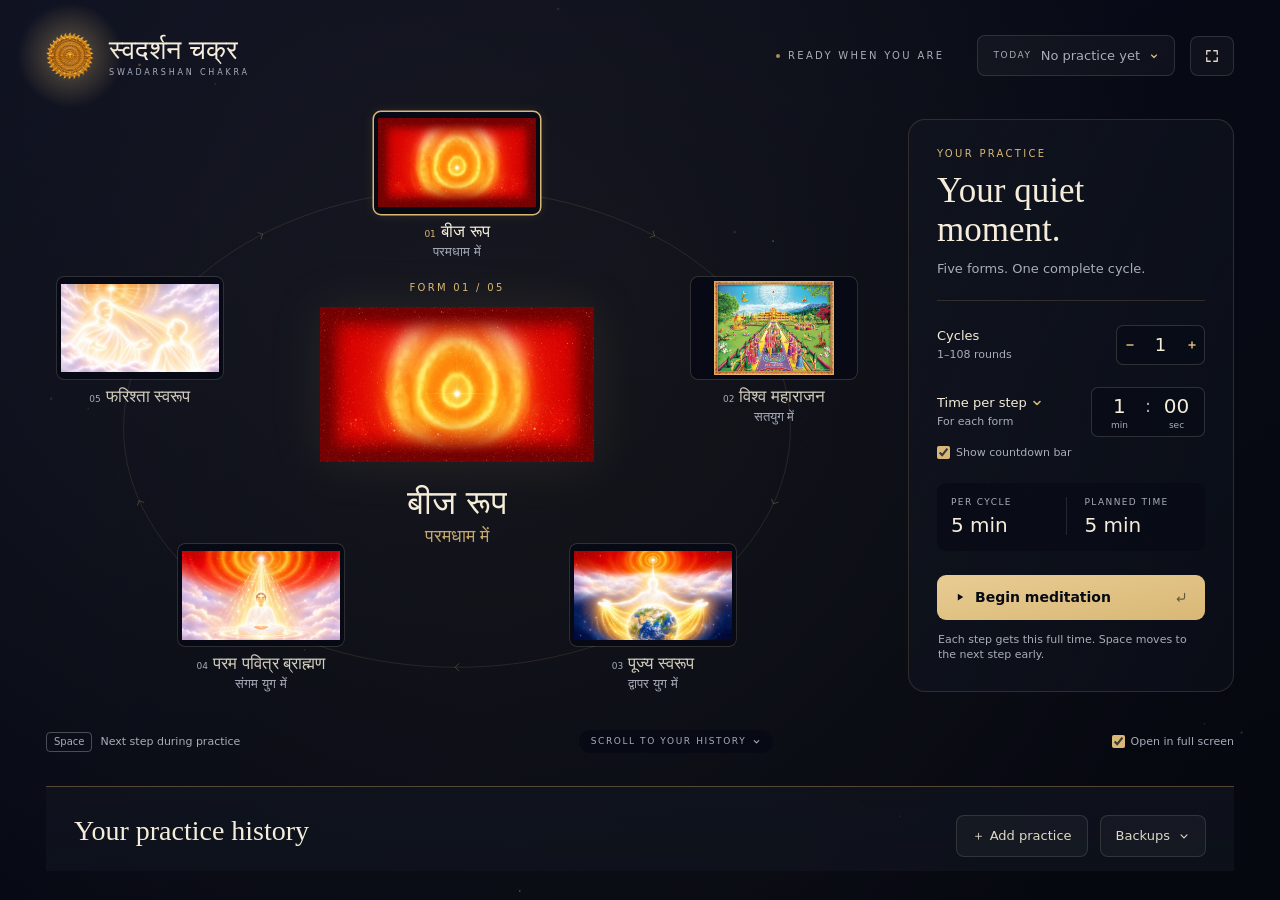
==== commit 371c4413: "Restructure practice history and add manual practice entries" ====
--- a/web/index.html
+++ b/web/index.html
@@ -27,8 +27,7 @@
   <div class="background" aria-hidden="true"></div>
 
   <main id="app" data-phase="ready">
-    <!-- Setup and completion (MeditationView.overview). Setup scrolls down to the journey; on completion
-         the journey takes the circle's place, beside the practice's own time. -->
+    <!-- Practice and history share one scroll, with a distinct boundary below the opening section. -->
     <section id="overview" class="view overview is-visible" aria-labelledby="brand-name">
       <header class="overview-header">
         <span class="brand-mark" aria-hidden="true"><img src="images/icon.png" width="256" height="256" alt=""></span>
@@ -51,6 +50,7 @@
       </header>
 
       <div id="overview-scroll" class="overview-scroll">
+        <div class="practice-section">
         <div class="overview-body">
           <div id="orbit" class="orbit is-preview" role="group" aria-label="Five spiritual forms, in clockwise order">
             <svg class="orbit-rings" aria-hidden="true">
@@ -67,10 +67,6 @@
                 <p id="focus-context" class="focus-context" lang="hi"></p>
               </div>
             </div>
-            <!-- "Your journey", in the open space at the foot of the circle: down to the journey -->
-            <button id="journey-cue" type="button" class="journey-cue" data-action="journey" title="Your journey is below: a calendar of your days, your trend, and the hours you practice (J)">
-              Your journey<svg class="icon" viewBox="0 0 16 16" aria-hidden="true"><path d="M4 6.5l4 4 4-4"/></svg>
-            </button>
           </div>
 
           <form id="setup" class="setup-panel" novalidate>
@@ -167,13 +163,14 @@
               </div>
               <div class="completion-buttons">
                 <button type="button" class="gold-button" data-action="practice-again">Practice again</button>
+                <button type="button" class="quiet-button" data-action="journey">View history</button>
               </div>
             </div>
             <div class="setup-rule" aria-hidden="true"></div>
             <div class="summary-intro">
               <p class="eyebrow">Your time</p>
               <h3 id="time-summary-title" class="summary-title">How you spent it.</h3>
-              <p class="summary-note">The time practiced in each step, with each cycle's total and its average per step. Pauses with a step count; the cards and time away don't.</p>
+              <p id="time-summary-note" class="summary-note"></p>
             </div>
             <div class="time-table-wrap">
               <table class="time-table" aria-labelledby="time-summary-title">
@@ -196,15 +193,31 @@
           </section>
         </div>
 
-        <!-- The journey: below setup, a scroll away; on completion, in the circle's place (JourneyView) -->
+        <footer class="overview-footer">
+          <p id="footer-shortcut" class="shortcut"><kbd>Space</kbd><span>Next step during practice</span></p>
+          <button id="journey-cue" type="button" class="journey-cue" data-action="journey" title="Scroll to your practice history (J)">
+            Scroll to your history<svg class="icon" viewBox="0 0 16 16" aria-hidden="true"><path d="M4 6.5l4 4 4-4"/></svg>
+          </button>
+          <label id="fullscreen-setting" class="checkbox" title="Untick to practice in this window. The full-screen button or F switches at any time.">
+            <input id="opens-full-screen" type="checkbox">
+            <span>Open in full screen</span>
+          </label>
+        </footer>
+        </div>
+
+        <!-- Summary, past sessions, then patterns (JourneyView). -->
         <section id="journey" class="journey" aria-labelledby="journey-title">
           <div class="journey-top">
             <div class="journey-intro">
-              <p class="eyebrow">Your journey</p>
-              <h2 id="journey-title" class="setup-title" tabindex="-1">Turn by turn.</h2>
-              <p id="journey-subtitle" class="setup-subtitle"></p>
-            </div>
+              <h2 id="journey-title" class="setup-title" tabindex="-1">Your practice history</h2>
+            </div>
+            <div class="history-actions">
+              <button id="add-practice" type="button" class="quiet-button" data-action="add-practice" title="Record completed cycles and time practiced elsewhere">
+                <span aria-hidden="true">＋</span> Add practice
+              </button>
             <div class="backup">
+              <details id="backup-menu" class="backup-menu">
+                <summary class="quiet-button">Backups<svg class="icon" viewBox="0 0 16 16" aria-hidden="true"><path d="M4 6.5l4 4 4-4"/></svg></summary>
               <div class="backup-buttons">
                 <button type="button" class="quiet-button" data-action="import-backup" title="Add the practices in a backup from another device. Nothing here is replaced.">
                   <svg class="icon" viewBox="0 0 16 16" aria-hidden="true"><path d="M8 2v8M4.5 6.5 8 10l3.5-3.5M3 11.5v1.5a1 1 0 0 0 1 1h8a1 1 0 0 0 1-1v-1.5"/></svg>Import backup…
@@ -213,15 +226,18 @@
                   <svg class="icon" viewBox="0 0 16 16" aria-hidden="true"><path d="M8 10V2M4.5 5.5 8 2l3.5 3.5M3 11.5v1.5a1 1 0 0 0 1 1h8a1 1 0 0 0 1-1v-1.5"/></svg>Export backup…
                 </button>
               </div>
-              <p id="backup-message" class="backup-message" role="status"></p>
+              </details>
               <input id="import-file" type="file" accept=".json,application/json" hidden>
             </div>
-          </div>
+            </div>
+          </div>
+          <p id="journey-subtitle" class="setup-subtitle"></p>
+          <p id="backup-message" class="backup-message" role="status" hidden></p>
 
           <div id="journey-empty" class="journey-card journey-empty" hidden>
             <svg class="empty-icon" viewBox="0 0 40 40" aria-hidden="true"><rect x="5" y="8" width="30" height="27" rx="4"/><path d="M5 15.5h30M13 4.5v7M27 4.5v7"/><circle cx="28.5" cy="28.5" r="5.5"/><path d="M28.5 26v2.7l1.8 1.2"/></svg>
             <h3 class="empty-title">Your journey begins with your first practice.</h3>
-            <p class="empty-note">Every practice of a minute or more is kept here, in this browser: a calendar of your days, how your practice is growing, and the hours you tend to practice. Practiced on another device or in the Mac app? Import its backup.</p>
+            <p class="empty-note">A minute of practice or a complete cycle is saved here. Practiced elsewhere? Choose Add practice. To bring practices from another device, choose Backups → Import backup.</p>
           </div>
 
           <div id="journey-content" class="journey-content">
@@ -229,8 +245,7 @@
               <div class="journey-card tile"><p class="label">Today</p><p id="tile-today" class="value"></p><p id="tile-today-detail" class="detail"></p></div>
               <div class="journey-card tile"><p class="label">Last 7 days</p><p id="tile-week" class="value"></p><p id="tile-week-detail" class="detail"></p></div>
               <div class="journey-card tile"><p class="label">Last 30 days</p><p id="tile-month" class="value"></p><p id="tile-month-detail" class="detail"></p></div>
-              <div class="journey-card tile"><p class="label">Streak</p><p id="tile-streak" class="value"></p><p id="tile-streak-detail" class="detail"></p></div>
-              <div class="journey-card tile" title="108 cycles make a mala, as 108 beads make a string of prayer beads"><p class="label">Cycles in all</p><p id="tile-cycles" class="value"></p><p id="tile-cycles-detail" class="detail"></p></div>
+              <div id="average-session" class="journey-card tile"><p class="label">Average session</p><p id="tile-average" class="value"></p><p id="tile-average-detail" class="detail"></p></div>
             </div>
 
             <div class="journey-grid">
@@ -255,6 +270,20 @@
                 <div id="day-detail" class="day-detail" aria-live="polite"></div>
               </section>
 
+              <section id="practice-sessions" class="journey-card sessions-card" aria-labelledby="sessions-title">
+                <div class="sessions-head">
+                  <div><p class="eyebrow">Past practices</p><h3 id="sessions-title" class="card-title" tabindex="-1">Recent sessions</h3></div>
+                  <button id="all-practice-dates" type="button" class="quiet-button" data-action="all-dates" hidden>All dates</button>
+                </div>
+                <p id="sessions-empty" class="sessions-empty" hidden></p>
+                <div id="sessions-list" class="sessions-list"></div>
+                <button id="more-practices" type="button" class="quiet-button" data-action="more-practices" hidden></button>
+                <p id="sessions-count" class="sessions-count" role="status"></p>
+              </section>
+            </div>
+
+            <div class="patterns-head"><p class="eyebrow">Your practice patterns</p><p id="history-streak"></p></div>
+            <div class="patterns">
               <section class="journey-card trend-card" aria-labelledby="trend-title">
                 <p class="eyebrow">Trend · last 12 weeks</p>
                 <h3 class="trend-headline">
@@ -277,17 +306,9 @@
               </section>
             </div>
           </div>
+          <p class="history-footer">Kept in this browser · No account · No tracking</p>
         </section>
       </div>
-
-      <footer class="overview-footer">
-        <p id="footer-shortcut" class="shortcut"><kbd>Space</kbd><span>Next step during practice</span></p>
-        <label id="fullscreen-setting" class="checkbox" title="Untick to practice in this window. The full-screen button or F switches at any time.">
-          <input id="opens-full-screen" type="checkbox">
-          <span>Open in full screen</span>
-        </label>
-        <p class="footer-tag">No account · No tracking</p>
-      </footer>
     </section>
 
     <!-- The card that opens every cycle (CycleIntroductionView) -->
@@ -300,7 +321,7 @@
         </button>
       </div>
       <div class="cycle-card-center">
-        <img id="cycle-chakra" class="cycle-chakra" src="images/icon.png" width="256" height="256" alt="">
+        <span class="cycle-mark" aria-hidden="true"><img id="cycle-chakra" class="cycle-chakra" src="images/chakra.webp" width="1254" height="1254" alt=""></span>
         <h2 id="cycle-card-title" class="cycle-card-title">Cycle 1</h2>
       </div>
     </section>
@@ -405,6 +426,39 @@
       </div>
     </div>
 
+    <dialog id="manual-practice-dialog" class="manual-dialog" aria-labelledby="manual-title" aria-describedby="manual-description">
+      <form id="manual-practice-form" novalidate>
+        <div>
+          <h2 id="manual-title" class="setup-title">Add practice</h2>
+          <p id="manual-description" class="manual-note">Keep a record of the chakra you spun elsewhere.</p>
+        </div>
+        <label class="manual-field">When did you start?
+          <input id="manual-start" type="datetime-local" min="1970-01-01T00:00" required>
+        </label>
+        <div class="manual-cycle-row">
+          <label class="manual-field">Completed cycles
+            <input id="manual-cycles" type="text" inputmode="numeric" maxlength="3" value="1" required aria-describedby="manual-cycles-hint" autofocus>
+          </label>
+          <p id="manual-cycles-hint" class="manual-note">1 cycle = 5 steps</p>
+        </div>
+        <fieldset class="manual-duration">
+          <legend>Total practice time</legend>
+          <div class="manual-time-fields">
+            <label class="manual-field">Minutes<input id="manual-minutes" type="text" inputmode="numeric" maxlength="4" placeholder="0" required></label>
+            <label class="manual-field">Seconds<input id="manual-seconds" type="text" inputmode="numeric" maxlength="2" value="0" required></label>
+          </div>
+        </fieldset>
+        <div class="manual-average-panel">
+          <div><span>Average per step</span><output id="manual-average" for="manual-cycles manual-minutes manual-seconds" aria-live="polite">—</output></div>
+          <p class="manual-note">Total time ÷ (cycles × 5). Individual form times aren’t recorded.</p>
+        </div>
+        <p id="manual-error" class="manual-error" role="alert" hidden></p>
+        <div class="manual-buttons">
+          <button type="button" class="quiet-button" data-action="cancel-manual">Cancel</button>
+          <button id="save-manual-practice" type="submit" class="gold-button" disabled>Save practice</button>
+        </div>
+      </form>
+    </dialog>
     <p id="announcer" class="visually-hidden" aria-live="polite"></p>
   </main>
 </body>
--- a/web/app.css
+++ b/web/app.css
@@ -216,8 +216,7 @@
   .shortcut { display: none; }
 }
 
-/* Overview: header, the five forms in a circle, the practice panel, and the footer. Setup fills the
-   window and scrolls down to the journey; completion sets the journey beside the practice's time. */
+/* The opening practice section and history follow each other in one scroll. */
 
 .overview {
   --gutter: 46px;
@@ -236,15 +235,20 @@
 }
 
 /* The chakra turns once a minute in a soft gold halo, as in the Mac app's header. */
-.brand-mark {
+.brand-mark,
+.cycle-mark {
   position: relative;
   isolation: isolate;
   flex: none;
+}
+
+.brand-mark {
   width: 48px;
   height: 48px;
 }
 
-.brand-mark::before {
+.brand-mark::before,
+.cycle-mark::before {
   content: "";
   position: absolute;
   inset: -60%;
@@ -316,35 +320,25 @@
   overscroll-behavior: contain;
 }
 
-/* The first screen: the circle and the practice panel, the height of the window's middle. */
+/* Leave the history heading visible at the foot of an ordinary desktop window. */
+.practice-section {
+  display: flex;
+  flex-direction: column;
+  gap: 22px;
+  min-height: max(659px, calc(100% - 85px));
+  padding-bottom: 32px;
+}
+
 .overview-body {
   display: flex;
+  flex: 1;
+  min-height: 0;
   gap: 40px;
-  height: 100%;
-}
-
-/* Completion: the journey in the circle's place, scrolling on its own; the time beside it stays in view.
-   On the largest displays the two stay together, centred. */
-#app[data-phase="complete"] .overview-scroll {
-  display: flex;
-  justify-content: center;
-  gap: 40px;
-  overflow: hidden;
-}
-
-#app[data-phase="complete"] .overview-body { order: 2; flex: none; height: auto; }
+}
+
+/* The completed session has the main space; its saved history follows below. */
+#app[data-phase="complete"] .overview-body { justify-content: center; }
 #app[data-phase="complete"] .orbit { display: none; }
-
-#app[data-phase="complete"] .journey {
-  order: 1;
-  flex: 0 1 1480px;
-  min-width: 0;
-  min-height: 0;
-  margin: 0;
-  padding-top: 0;
-  overflow-y: auto;
-  overscroll-behavior: contain;
-}
 
 .overview-footer {
   display: flex;
@@ -356,6 +350,7 @@
 }
 
 .overview-footer .shortcut { margin-right: auto; }
+.overview-footer .checkbox { margin-left: auto; }
 
 .checkbox {
   display: inline-flex;
@@ -374,26 +369,18 @@
   cursor: pointer;
 }
 
-.footer-tag {
-  color: var(--muted);
-  font-size: 9px;
-  font-weight: 500;
-  letter-spacing: 1.6px;
-  text-transform: uppercase;
-}
-
 #app[data-phase="complete"] .setup-panel { display: none; }
 
-/* TimeSummaryPanel: on completion, in the setup panel's place, its top level with the journey's. */
+/* TimeSummaryPanel: the completed practice above history. */
 .summary-panel {
   display: none;
   flex: none;
   flex-direction: column;
-  align-self: flex-start;
+  align-self: center;
   gap: 18px;
   /* Wide enough on a large display for every column title to fit on one line. */
   container: summary / inline-size;
-  width: clamp(470px, 36vw, 560px);
+  width: min(900px, 100%);
   max-height: 100%;
   padding: 28px;
   border: 0.7px solid rgba(217, 184, 117, 0.17);
@@ -705,12 +692,8 @@
 .orbit.is-crowded.is-preview .orbit-chakra { display: block; }
 .orbit.is-crowded.is-preview .active-focus { display: none; }
 
-/* "Your journey", in the open space at the foot of the circle (MeditationView's journeyCue). */
+/* A scroll cue at the foot of the opening section. */
 .journey-cue {
-  position: absolute;
-  bottom: 0;
-  left: 50%;
-  z-index: 1;
   display: inline-flex;
   align-items: center;
   gap: 6px;
@@ -721,11 +704,10 @@
   color: var(--muted);
   font-size: 9px;
   font-weight: 500;
-  letter-spacing: 2px;
+  letter-spacing: 1.6px;
   line-height: 1.2;
   text-transform: uppercase;
   white-space: nowrap;
-  transform: translateX(-50%);
 }
 
 .journey-cue .icon { width: 9px; height: 9px; stroke-width: 2; }
@@ -945,20 +927,20 @@
 }
 
 /* Smaller windows (MeditationView's compact layout) */
-@media (max-width: 1179px), (max-height: 759px) {
+@media (max-width: 1179px), (max-height: 849px) {
   .overview { --gutter: 26px; gap: 13px; padding: 20px var(--gutter); }
   .overview-header { height: 43px; }
   .brand-mark { width: 40px; height: 40px; }
   .brand-hindi { font-size: 23px; }
   .status { margin-right: 8px; }
-  .overview-body,
-  #app[data-phase="complete"] .overview-scroll { gap: 22px; }
+  .overview-body { gap: 22px; }
+  .practice-section { min-height: max(563px, calc(100% - 91px)); gap: 14px; padding-bottom: 24px; }
   /* Tighter spacing leaves room for the countdown-bar setting at 1024 × 640. */
   .setup-panel { gap: 14px; width: 286px; padding: 22px; }
   .setup-intro { gap: 9px; }
   .setup-title { font-size: 28px; }
   .setup-fields { gap: 16px; }
-  .summary-panel { gap: 12px; width: 372px; padding: 22px; }
+  .summary-panel { gap: 12px; padding: 22px; }
   .completion { gap: 14px; }
   .completion-head { gap: 12px; }
   .seal { width: 31px; height: 31px; }
@@ -997,26 +979,25 @@
     display: flex;
     flex: none;
     flex-direction: column;
-    gap: 30px;
+    gap: 0;
     margin-inline: 0;
     padding-inline: 0;
     overflow: visible;
   }
 
-  .overview-body { flex: none; flex-direction: column; gap: 22px; height: auto; }
-  #app[data-phase="complete"] .overview-body { order: 1; }
-  #app[data-phase="complete"] .journey { order: 2; flex: none; overflow: visible; }
+  .practice-section { height: auto; min-height: 0; gap: 24px; padding-bottom: 32px; }
+  .overview-body { flex: none; flex-direction: column; gap: 22px; }
   .orbit { flex: none; width: 100%; height: min(112vw, 560px); }
-  .journey-cue { display: none; }
   .setup-panel { width: 100%; max-width: 440px; }
   /* The page scrolls instead of the table. */
-  .summary-panel { align-self: center; width: 100%; max-width: 440px; max-height: none; }
+  .summary-panel { align-self: center; width: 100%; max-width: 900px; max-height: none; }
   .time-table-wrap { overflow: visible; }
   .time-table thead th,
   .time-table tfoot th,
   .time-table tfoot td { position: static; background: none; }
   .overview-footer { justify-content: center; text-align: center; }
   .overview-footer .shortcut { margin-right: 0; }
+  .overview-footer .checkbox { margin-left: 0; }
 }
 
 @media (max-width: 479px) {
@@ -1046,10 +1027,15 @@
   gap: 30px;
 }
 
+.cycle-mark {
+  width: 156px;
+  height: 156px;
+}
+
 .cycle-chakra {
-  width: 120px;
-  height: 120px;
-  filter: drop-shadow(0 0 36px rgba(217, 184, 117, 0.22));
+  display: block;
+  width: 100%;
+  height: 100%;
 }
 
 /* The chakra turns one fifth, one form, while the card is shown. */
@@ -1267,7 +1253,7 @@
 @media (max-width: 1099px), (max-height: 719px) {
   :root { --edge: 24px; }
   .cycle-card-center { gap: 22px; }
-  .cycle-chakra { width: 92px; height: 92px; }
+  .cycle-mark { width: 119.6px; height: 119.6px; }
   .cycle-card-title { font-size: 46px; }
   .stage-title { font-size: 29px; }
   .stage-context { font-size: 16px; }
@@ -1295,9 +1281,7 @@
 .cycle-count { display: inline-flex; align-items: center; gap: 0.2em; color: var(--cycles); }
 .cycle-icon { width: 0.8em; height: 0.8em; stroke-width: 2.2; }
 
-/* JourneyView: below setup, a scroll away, a page of its own once scrolled to; on completion, the column
-   beside the time. It arranges itself by its own width, as the Mac app does: wide, from 1150 points; medium,
-   from 720; narrow below that. */
+/* History has a full-width gold rule and a quieter surface within the same continuous scroll. */
 
 .journey {
   container: journey / inline-size;
@@ -1307,20 +1291,28 @@
   width: 100%;
   max-width: 1480px;
   min-height: 100%;
-  margin: 34px auto 0;
-  padding-bottom: 4px;
-}
-
-.journey-top { display: flex; flex-wrap: wrap; align-items: flex-end; justify-content: space-between; gap: 14px 20px; }
+  margin: 0 auto;
+  padding: 28px;
+  border-top: 1px solid rgba(217, 184, 117, 0.35);
+  background: linear-gradient(to bottom, rgba(16, 20, 31, 0.72), rgba(16, 20, 31, 0.22));
+}
+
+.journey-top { display: flex; align-items: flex-start; justify-content: space-between; gap: 14px 20px; }
 .journey-intro { display: flex; flex-direction: column; gap: 10px; }
 .journey-intro .setup-title:focus { outline: none; }
-.backup { display: flex; flex-direction: column; align-items: flex-end; gap: 8px; }
-.backup-buttons { display: flex; flex-wrap: wrap; gap: 10px; }
+.history-actions { display: flex; align-items: center; gap: 12px; flex: none; }
+.history-actions > button { white-space: nowrap; gap: 5px; }
+.backup { flex: none; }
+.backup-menu { position: relative; }
+.backup-menu > summary { display: flex; align-items: center; gap: 8px; list-style: none; cursor: pointer; }
+.backup-menu > summary::-webkit-details-marker { display: none; }
+.backup-menu > summary .icon { width: 12px; height: 12px; }
+.backup-menu > summary:focus-visible { outline: 1px solid var(--gold); outline-offset: 3px; }
+.backup-buttons { position: absolute; top: calc(100% + 8px); right: 0; z-index: 2; display: flex; flex-direction: column; gap: 6px; width: 190px; padding: 8px; border: 1px solid rgba(217, 184, 117, 0.25); border-radius: 12px; background: var(--panel); box-shadow: 0 12px 32px rgba(0, 0, 0, 0.4); }
 .backup-buttons .quiet-button { gap: 8px; }
 .backup-buttons .icon { width: 14px; height: 14px; }
 .backup-buttons .quiet-button:disabled { opacity: 0.45; cursor: default; }
-.backup-message { max-width: 430px; color: var(--muted); font-size: 11px; line-height: 1.45; text-align: right; }
-.backup-message.is-result { color: var(--gold); }
+.backup-message { color: var(--gold); font-size: 12px; line-height: 1.5; overflow-wrap: anywhere; }
 
 .journey-card {
   padding: 20px;
@@ -1344,8 +1336,8 @@
 
 .journey-content { display: flex; flex-direction: column; gap: 18px; }
 
-/* Five in a row, or three and two where five won't fit; tiles in a row share its height. */
-.tiles { display: grid; grid-template-columns: repeat(5, minmax(0, 1fr)); gap: 14px; }
+/* Four totals, becoming two by two on narrow screens. */
+.tiles { display: grid; grid-template-columns: repeat(4, minmax(0, 1fr)); gap: 14px; }
 .tile { display: flex; flex-direction: column; gap: 8px; min-height: 80px; padding: 16px; }
 
 .tile .label {
@@ -1368,24 +1360,47 @@
   white-space: nowrap;
 }
 
-#tile-cycles { color: var(--cycles); }
-.tile .detail { display: flex; align-items: baseline; gap: 4px; color: var(--muted); font-size: 11px; line-height: 1.35; }
+.tile .detail { display: flex; align-items: baseline; gap: 4px; color: var(--muted); font-size: 12px; line-height: 1.4; }
 .tile .detail.is-up { color: var(--gold); }
 .tile .detail .icon { position: relative; top: 1px; width: 9px; height: 9px; stroke-width: 2.4; }
 
-/* Wide: the calendar beside the trend and, under it, the hours of the week; the trend takes whatever
-   height the calendar leaves it. */
+/* Calendar and sessions first. Trends and the time-of-day heatmap follow below. */
 .journey-grid {
   display: grid;
-  grid-template-columns: 460px minmax(0, 1fr);
-  grid-template-rows: 1fr auto;
-  grid-template-areas: "calendar trend" "calendar rhythm";
+  grid-template-columns: 440px minmax(0, 1fr);
+  align-items: start;
   gap: 16px;
 }
 
-.calendar-card { display: flex; grid-area: calendar; flex-direction: column; gap: 12px; }
-.trend-card { display: flex; grid-area: trend; flex-direction: column; gap: 12px; }
-.rhythm-card { container: rhythm / inline-size; display: flex; grid-area: rhythm; flex-direction: column; gap: 12px; }
+.calendar-card { display: flex; flex-direction: column; gap: 12px; }
+.trend-card { display: flex; flex-direction: column; gap: 12px; }
+.rhythm-card { container: rhythm / inline-size; display: flex; flex-direction: column; gap: 12px; }
+.patterns { display: flex; flex-direction: column; gap: 16px; }
+.patterns-head { display: flex; flex-wrap: wrap; align-items: center; justify-content: space-between; gap: 12px; padding-top: 18px; color: var(--muted); font-size: 12px; }
+.history-footer { padding-top: 12px; color: var(--muted); font-size: 10px; letter-spacing: 1px; }
+.sessions-card { display: flex; flex-direction: column; gap: 14px; min-width: 0; }
+.sessions-head { display: flex; align-items: flex-start; justify-content: space-between; gap: 10px; }
+.sessions-head > button { flex: none; }
+.sessions-empty { display: grid; place-items: center; min-height: 130px; color: var(--muted); font-size: 13px; }
+.sessions-count { color: var(--muted); font-size: 11px; }
+#more-practices { align-self: flex-start; }
+.session { border-top: 1px solid rgba(245, 237, 217, 0.09); }
+.session > summary { display: flex; align-items: center; gap: 12px; padding: 14px 0; list-style: none; cursor: pointer; }
+.session > summary::-webkit-details-marker { display: none; }
+.session > summary::after { content: ""; width: 6px; height: 6px; border-right: 1px solid var(--muted); border-bottom: 1px solid var(--muted); transform: rotate(45deg); flex: none; margin: 0 3px 3px; }
+.session[open] > summary::after { transform: rotate(225deg); margin-top: 6px; }
+.session > summary:focus-visible { outline: 1px solid var(--gold); outline-offset: 3px; border-radius: 6px; }
+.session-heading { display: flex; flex: 1; flex-direction: column; gap: 6px; min-width: 0; }
+.session-date { color: var(--ivory); font-size: 13px; font-weight: 500; line-height: 1.4; }
+.session-meta { color: var(--muted); font-size: 12px; line-height: 1.4; }
+.session-time { flex: none; color: var(--gold); font-family: var(--rounded); font-size: 15px; font-weight: 500; font-variant-numeric: tabular-nums; }
+.session-detail { display: flex; flex-direction: column; gap: 10px; margin-bottom: 14px; padding: 14px; border-radius: 9px; background: rgba(7, 10, 21, 0.5); }
+.session-detail > p { color: var(--muted); font-size: 12px; line-height: 1.5; overflow-wrap: anywhere; }
+.session-detail > .eyebrow { color: var(--gold); font-size: 9px; }
+.session-step { display: flex; align-items: baseline; gap: 12px; font-size: 13px; }
+.session-step-number { color: var(--gold); font-size: 10px; }
+.session-step-name { flex: 1; font-family: var(--hindi); font-size: 14px; }
+.session-step-time { font-variant-numeric: tabular-nums; }
 
 .calendar-head { display: flex; align-items: center; justify-content: space-between; gap: 8px; }
 .card-title { margin: 5px 0 0; font-family: var(--serif); font-size: 21px; font-weight: 400; line-height: 1.2; }
@@ -1478,16 +1493,11 @@
   display: flex;
   flex-direction: column;
   gap: 6px;
-  min-height: 62px;
   color: var(--muted);
   font-size: 12px;
   font-variant-numeric: tabular-nums;
 }
 
-.day-detail-head { display: flex; flex-wrap: wrap; align-items: baseline; gap: 2px 8px; }
-.day-detail-title { color: var(--ivory); font-size: 13px; font-weight: 500; }
-.day-detail-totals { display: inline-flex; flex-wrap: wrap; align-items: baseline; gap: 5px; }
-.day-detail-time { color: var(--gold); }
 
 .trend-headline {
   display: flex;
@@ -1555,8 +1565,8 @@
 
 /* Smaller type and padding in a compact window, and in any arrangement but the widest. The two blocks
    say the same: one for the window, one for the journey's own width. */
-@media (max-width: 1179px), (max-height: 759px) {
-  .journey { gap: 14px; margin-top: 26px; }
+@media (max-width: 1179px), (max-height: 849px) {
+  .journey { gap: 14px; padding: 24px 20px; }
   .journey .setup-title { font-size: 28px; }
   .journey-intro { gap: 7px; }
   .journey-content { gap: 14px; }
@@ -1594,35 +1604,23 @@
   .heat-cell { height: 13px; }
   .heat-label { line-height: 13px; }
 
-  /* Medium: the calendar beside the trend, the hours of the week below. */
   .journey-grid {
-    grid-template-columns: 440px minmax(0, 1fr);
-    grid-template-rows: auto auto;
-    grid-template-areas: "calendar trend" "rhythm rhythm";
+    grid-template-columns: 370px minmax(0, 1fr);
     gap: 14px;
   }
 }
 
-/* With the title and the backup buttons wrapped, both keep to the left. */
 @container journey (max-width: 759px) {
-  .backup { align-items: flex-start; }
-  .backup-message { text-align: left; }
+  .journey-grid { grid-template-columns: minmax(0, 1fr); }
 }
 
 @container journey (max-width: 699px) {
-  .tiles { grid-template-columns: repeat(6, minmax(0, 1fr)); }
-  .tile { grid-column: span 2; }
-  .tile:nth-child(n + 4) { grid-column: span 3; }
-}
-
-/* Narrow: one column. */
-@container journey (max-width: 719px) {
-  .journey-grid { grid-template-columns: minmax(0, 1fr); grid-template-areas: "calendar" "trend" "rhythm"; }
+  .tiles { grid-template-columns: repeat(2, minmax(0, 1fr)); }
 }
 
 /* Phones: the hours of the week in finer cells, the tiles two by two. */
 @media (max-width: 759px), (max-height: 539px) {
-  .journey { min-height: 0; margin-top: 0; }
+  .journey { min-height: 0; padding: 24px 12px; }
   .heat-map { grid-template-columns: 22px repeat(24, minmax(0, 1fr)); gap: 2px; }
   .heat-cell { height: 11px; border-radius: 2px; }
   .heat-label { line-height: 11px; }
@@ -1631,15 +1629,48 @@
 }
 
 @container journey (max-width: 479px) {
-  .tiles { grid-template-columns: repeat(2, minmax(0, 1fr)); }
-  .tile,
-  .tile:nth-child(n + 4) { grid-column: auto; }
-  .tile:last-child { grid-column: span 2; }
-}
-
-@container journey (max-width: 479px) {
   .day { height: 50px; }
   .day-cycles { bottom: 18px; }
+  .journey-top { flex-wrap: wrap; }
+  .history-actions { width: 100%; justify-content: space-between; }
+  .session > summary { gap: 8px; }
+}
+
+/* A native modal dialog keeps practice shortcuts and background controls out of the entry form. */
+.manual-dialog {
+  width: min(520px, calc(100% - 24px)); max-height: calc(100dvh - 24px); margin: auto;
+  padding: 28px; overflow: auto; color: var(--ivory); background: var(--panel);
+  border: 1px solid rgba(217, 184, 117, 0.3); border-radius: 16px; color-scheme: dark;
+  box-shadow: 0 24px 90px rgba(0, 0, 0, 0.5);
+}
+.manual-dialog::backdrop { background: rgba(3, 5, 12, 0.72); backdrop-filter: blur(5px); }
+.manual-dialog form { display: flex; flex-direction: column; gap: 20px; }
+.manual-dialog .setup-title { font-size: 30px; margin-bottom: 8px; }
+.manual-note { color: var(--muted); font-size: 12px; line-height: 1.6; }
+.manual-field { display: flex; flex-direction: column; gap: 8px; min-width: 0; font-size: 13px; }
+.manual-field input {
+  width: 100%; min-width: 0; padding: 11px 12px; border-radius: 7px;
+  color: var(--ivory); background: var(--bg); border: 1px solid rgba(245, 237, 217, 0.2);
+  font-size: 16px; font-variant-numeric: tabular-nums;
+}
+.manual-field input:focus { outline: 1px solid var(--gold); border-color: var(--gold); }
+.manual-field input[aria-invalid="true"] { border-color: var(--error); }
+.manual-cycle-row { display: grid; grid-template-columns: 1fr 1fr; align-items: end; gap: 16px; }
+.manual-cycle-row .manual-note { padding-bottom: 12px; }
+.manual-duration { border: 0; padding: 0; min-width: 0; }
+.manual-duration legend { padding: 0 0 10px; font-size: 13px; }
+.manual-time-fields { display: grid; grid-template-columns: 1fr 1fr; gap: 16px; }
+.manual-time-fields .manual-field { color: var(--muted); font-size: 12px; }
+.manual-average-panel { background: rgba(217, 184, 117, 0.06); padding: 16px; border-radius: 10px; }
+.manual-average-panel > div { display: flex; align-items: baseline; justify-content: space-between; gap: 12px; font-size: 13px; margin-bottom: 8px; }
+#manual-average { color: var(--gold); font-family: var(--serif); font-size: 22px; font-variant-numeric: tabular-nums; }
+.manual-error { color: var(--error); font-size: 12px; line-height: 1.5; }
+.manual-buttons { display: flex; justify-content: flex-end; gap: 12px; }
+.session-average { display: flex; align-items: baseline; justify-content: space-between; gap: 12px; font-size: 13px; }
+.session-average strong { color: var(--gold); font-size: 16px; font-weight: 500; font-variant-numeric: tabular-nums; }
+@media (max-width: 479px) {
+  .manual-dialog { padding: 20px; }
+  .manual-buttons > button { flex: 1; padding-left: 10px; padding-right: 10px; }
 }
 
 @media (max-width: 479px) {
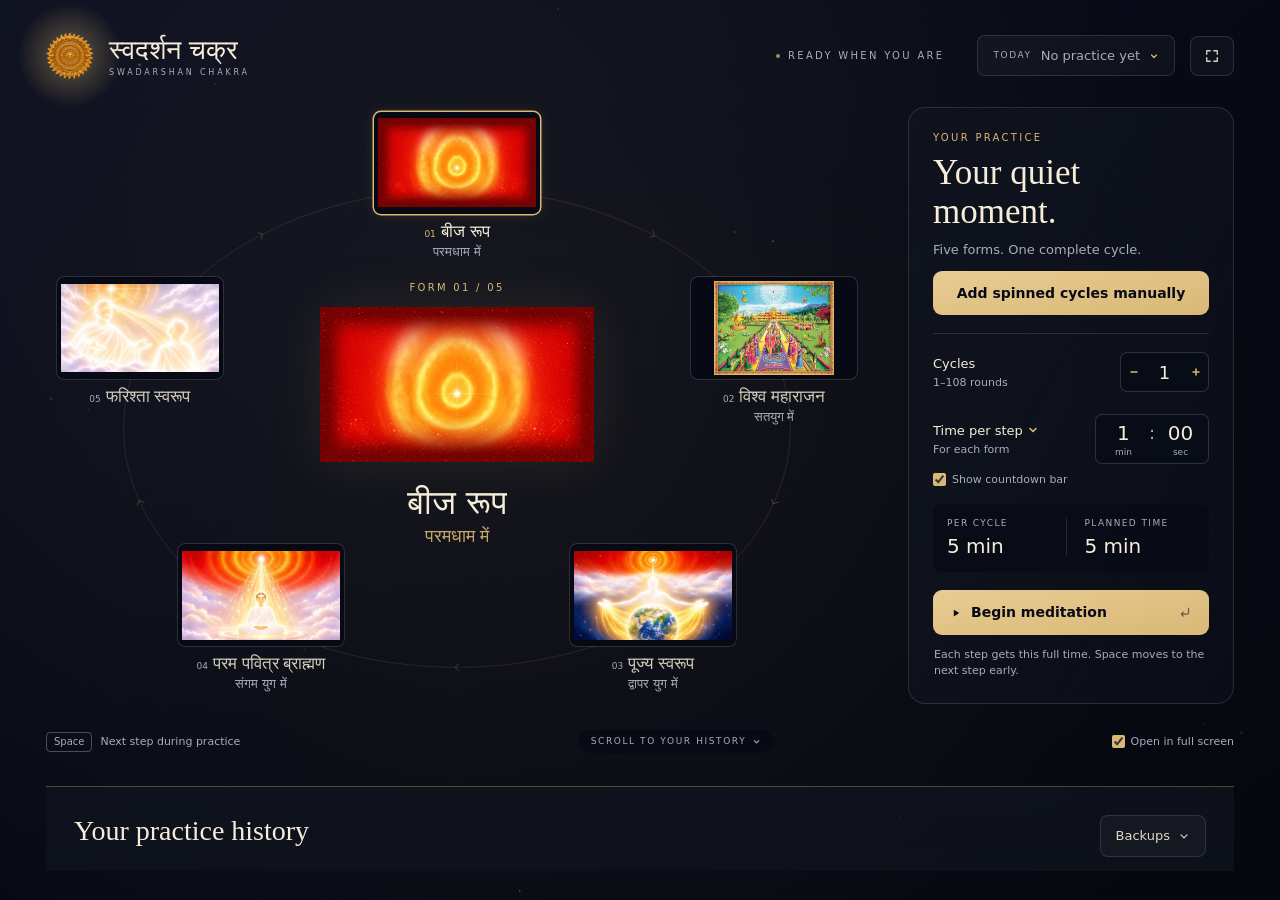
==== commit 388455ea: "Average weekly practice per cycle and move manual entry into setup" ====
--- a/web/index.html
+++ b/web/index.html
@@ -74,6 +74,7 @@
               <p class="eyebrow">Your practice</p>
               <h2 class="setup-title">Your quiet moment.</h2>
               <p class="setup-subtitle">Five forms. One complete cycle.</p>
+              <button id="add-practice" type="button" class="gold-button manual-practice-button" data-action="add-practice" title="Record completed cycles and time practiced elsewhere">Add spinned cycles manually</button>
             </div>
             <div class="setup-rule" aria-hidden="true"></div>
             <div class="setup-fields">
@@ -211,10 +212,6 @@
             <div class="journey-intro">
               <h2 id="journey-title" class="setup-title" tabindex="-1">Your practice history</h2>
             </div>
-            <div class="history-actions">
-              <button id="add-practice" type="button" class="quiet-button" data-action="add-practice" title="Record completed cycles and time practiced elsewhere">
-                <span aria-hidden="true">＋</span> Add practice
-              </button>
             <div class="backup">
               <details id="backup-menu" class="backup-menu">
                 <summary class="quiet-button">Backups<svg class="icon" viewBox="0 0 16 16" aria-hidden="true"><path d="M4 6.5l4 4 4-4"/></svg></summary>
@@ -229,7 +226,6 @@
               </details>
               <input id="import-file" type="file" accept=".json,application/json" hidden>
             </div>
-            </div>
           </div>
           <p id="journey-subtitle" class="setup-subtitle"></p>
           <p id="backup-message" class="backup-message" role="status" hidden></p>
@@ -237,7 +233,7 @@
           <div id="journey-empty" class="journey-card journey-empty" hidden>
             <svg class="empty-icon" viewBox="0 0 40 40" aria-hidden="true"><rect x="5" y="8" width="30" height="27" rx="4"/><path d="M5 15.5h30M13 4.5v7M27 4.5v7"/><circle cx="28.5" cy="28.5" r="5.5"/><path d="M28.5 26v2.7l1.8 1.2"/></svg>
             <h3 class="empty-title">Your journey begins with your first practice.</h3>
-            <p class="empty-note">A minute of practice or a complete cycle is saved here. Practiced elsewhere? Choose Add practice. To bring practices from another device, choose Backups → Import backup.</p>
+            <p class="empty-note">A minute of practice or a complete cycle is saved here. To bring practices from another device, choose Backups → Import backup.</p>
           </div>
 
           <div id="journey-content" class="journey-content">
@@ -245,7 +241,7 @@
               <div class="journey-card tile"><p class="label">Today</p><p id="tile-today" class="value"></p><p id="tile-today-detail" class="detail"></p></div>
               <div class="journey-card tile"><p class="label">Last 7 days</p><p id="tile-week" class="value"></p><p id="tile-week-detail" class="detail"></p></div>
               <div class="journey-card tile"><p class="label">Last 30 days</p><p id="tile-month" class="value"></p><p id="tile-month-detail" class="detail"></p></div>
-              <div id="average-session" class="journey-card tile"><p class="label">Average session</p><p id="tile-average" class="value"></p><p id="tile-average-detail" class="detail"></p></div>
+              <div id="average-cycle" class="journey-card tile"><p class="label">Average per cycle</p><p id="tile-average" class="value"></p><p id="tile-average-detail" class="detail"></p></div>
             </div>
 
             <div class="journey-grid">
--- a/web/app.css
+++ b/web/app.css
@@ -721,15 +721,15 @@
   flex: none;
   flex-direction: column;
   align-self: center;
-  gap: 24px;
+  gap: 18px;
   width: 326px;
-  padding: 28px;
+  padding: 24px;
   border: 0.7px solid rgba(217, 184, 117, 0.17);
   border-radius: 17px;
   background: linear-gradient(to bottom right, rgba(16, 20, 31, 0.85), rgba(16, 20, 31, 0.45));
 }
 
-.setup-intro { display: flex; flex-direction: column; gap: 12px; }
+.setup-intro { display: flex; flex-direction: column; gap: 10px; }
 
 .setup-title {
   font-family: var(--serif);
@@ -918,6 +918,7 @@
 .begin-button span { flex: 1; }
 .begin-button .icon-play { width: 10px; height: 10px; }
 .begin-button .icon-return { width: 13px; height: 13px; opacity: 0.55; }
+.manual-practice-button { width: 100%; margin-top: 4px; }
 
 .setup-note {
   padding: 0 1px;
@@ -936,10 +937,12 @@
   .overview-body { gap: 22px; }
   .practice-section { min-height: max(563px, calc(100% - 91px)); gap: 14px; padding-bottom: 24px; }
   /* Tighter spacing leaves room for the countdown-bar setting at 1024 × 640. */
-  .setup-panel { gap: 14px; width: 286px; padding: 22px; }
-  .setup-intro { gap: 9px; }
+  .setup-panel { gap: 8px; width: 286px; padding: 18px; }
+  .setup-intro { gap: 6px; }
+  .setup-panel .setup-title { font-size: 26px; }
   .setup-title { font-size: 28px; }
-  .setup-fields { gap: 16px; }
+  .setup-fields { gap: 14px; }
+  .setup-panel .summary { padding: 8px; }
   .summary-panel { gap: 12px; padding: 22px; }
   .completion { gap: 14px; }
   .completion-head { gap: 12px; }
@@ -1300,8 +1303,6 @@
 .journey-top { display: flex; align-items: flex-start; justify-content: space-between; gap: 14px 20px; }
 .journey-intro { display: flex; flex-direction: column; gap: 10px; }
 .journey-intro .setup-title:focus { outline: none; }
-.history-actions { display: flex; align-items: center; gap: 12px; flex: none; }
-.history-actions > button { white-space: nowrap; gap: 5px; }
 .backup { flex: none; }
 .backup-menu { position: relative; }
 .backup-menu > summary { display: flex; align-items: center; gap: 8px; list-style: none; cursor: pointer; }
@@ -1346,7 +1347,7 @@
   font-weight: 500;
   letter-spacing: 1.4px;
   text-transform: uppercase;
-  white-space: nowrap;
+  white-space: normal;
 }
 
 .tile .value {
@@ -1361,6 +1362,7 @@
 }
 
 .tile .detail { display: flex; align-items: baseline; gap: 4px; color: var(--muted); font-size: 12px; line-height: 1.4; }
+#average-cycle .value { white-space: normal; }
 .tile .detail.is-up { color: var(--gold); }
 .tile .detail .icon { position: relative; top: 1px; width: 9px; height: 9px; stroke-width: 2.4; }
 
@@ -1632,7 +1634,7 @@
   .day { height: 50px; }
   .day-cycles { bottom: 18px; }
   .journey-top { flex-wrap: wrap; }
-  .history-actions { width: 100%; justify-content: space-between; }
+  .backup { margin-left: auto; }
   .session > summary { gap: 8px; }
 }
 
